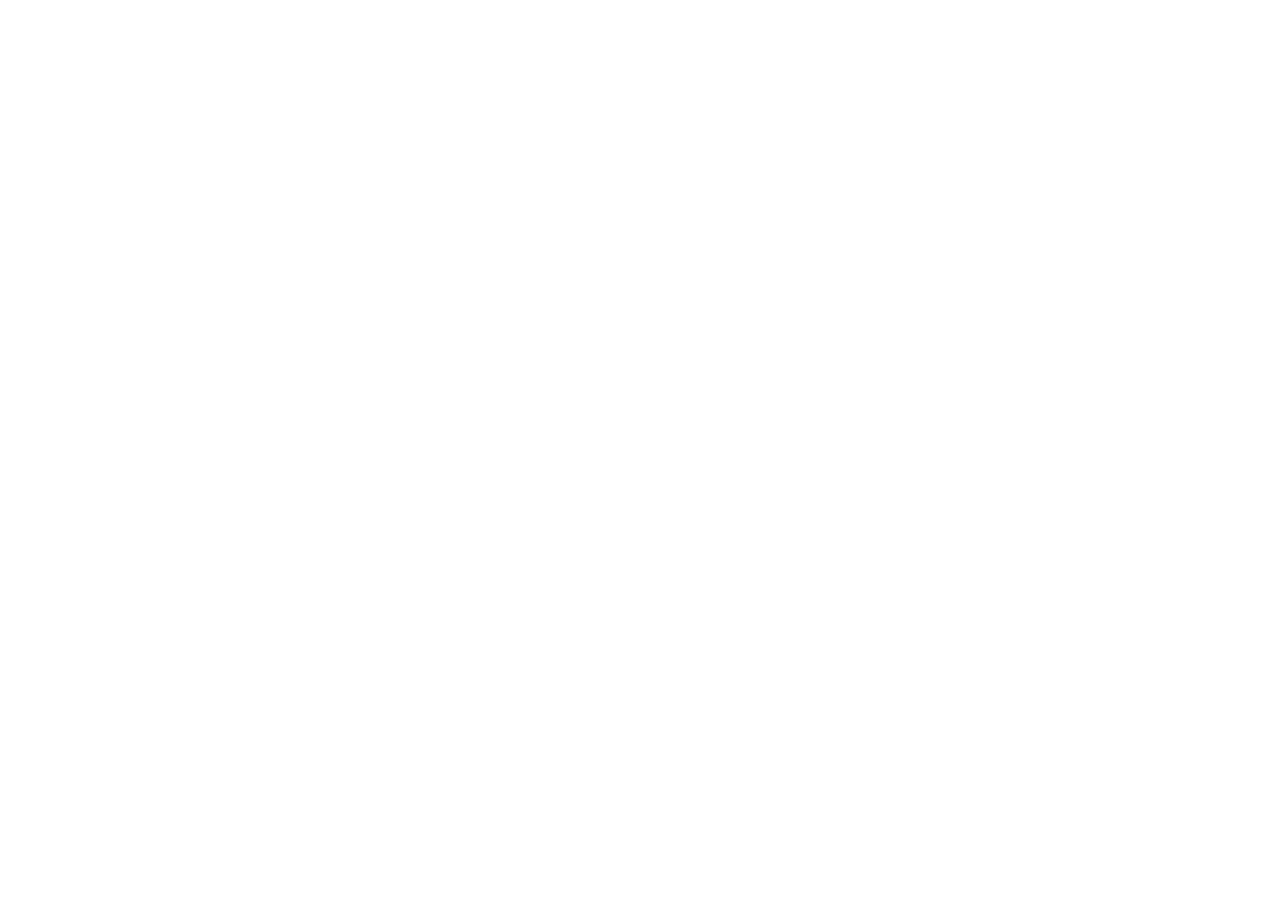
==== compra.html @ 503048c0 "Lab01" ====
<!DOCTYPE html>
<html lang="en">
<head>
    <meta charset="UTF-8">
    <meta name="viewport" content="width=device-width, initial-scale=1.0">
    <title>Pagina de Compras</title>
    <link rel="stylesheet" href="css/cstyles.css">
</head>
<body>
    
</body>
</html>
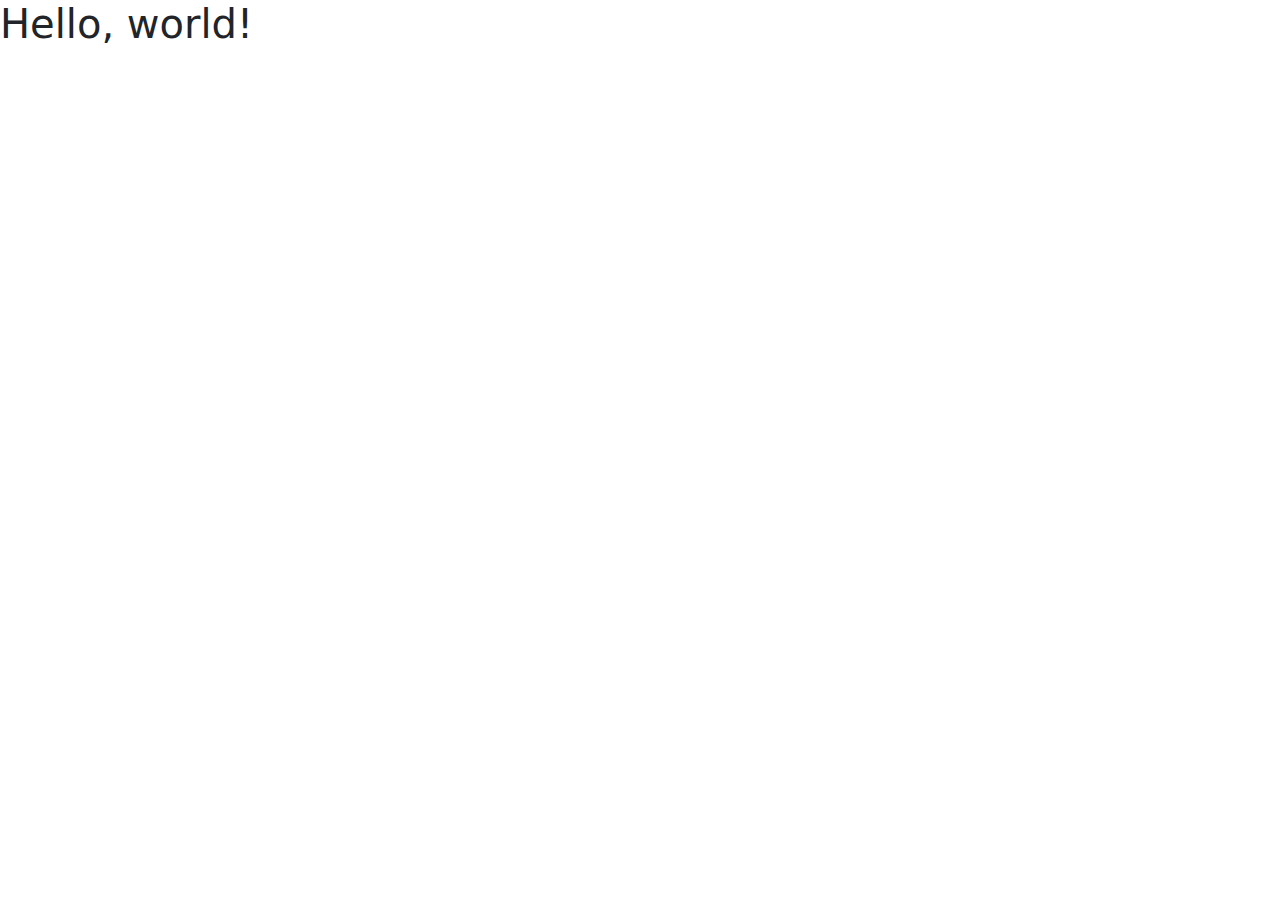
==== commit 8d607977: "Actualización" ====
--- a/compra.html
+++ b/compra.html
@@ -1,12 +1,13 @@
-<!DOCTYPE html>
+<!doctype html>
 <html lang="en">
-<head>
-    <meta charset="UTF-8">
-    <meta name="viewport" content="width=device-width, initial-scale=1.0">
-    <title>Pagina de Compras</title>
-    <link rel="stylesheet" href="css/cstyles.css">
-</head>
-<body>
-    
-</body>
+  <head>
+    <meta charset="utf-8">
+    <meta name="viewport" content="width=device-width, initial-scale=1">
+    <title>Bootstrap demo</title>
+    <link href="https://cdn.jsdelivr.net/npm/bootstrap@5.3.3/dist/css/bootstrap.min.css" rel="stylesheet" integrity="sha384-QWTKZyjpPEjISv5WaRU9OFeRpok6YctnYmDr5pNlyT2bRjXh0JMhjY6hW+ALEwIH" crossorigin="anonymous">
+  </head>
+  <body>
+    <h1>Hello, world!</h1>
+    <script src="https://cdn.jsdelivr.net/npm/bootstrap@5.3.3/dist/js/bootstrap.bundle.min.js" integrity="sha384-YvpcrYf0tY3lHB60NNkmXc5s9fDVZLESaAA55NDzOxhy9GkcIdslK1eN7N6jIeHz" crossorigin="anonymous"></script>
+  </body>
 </html>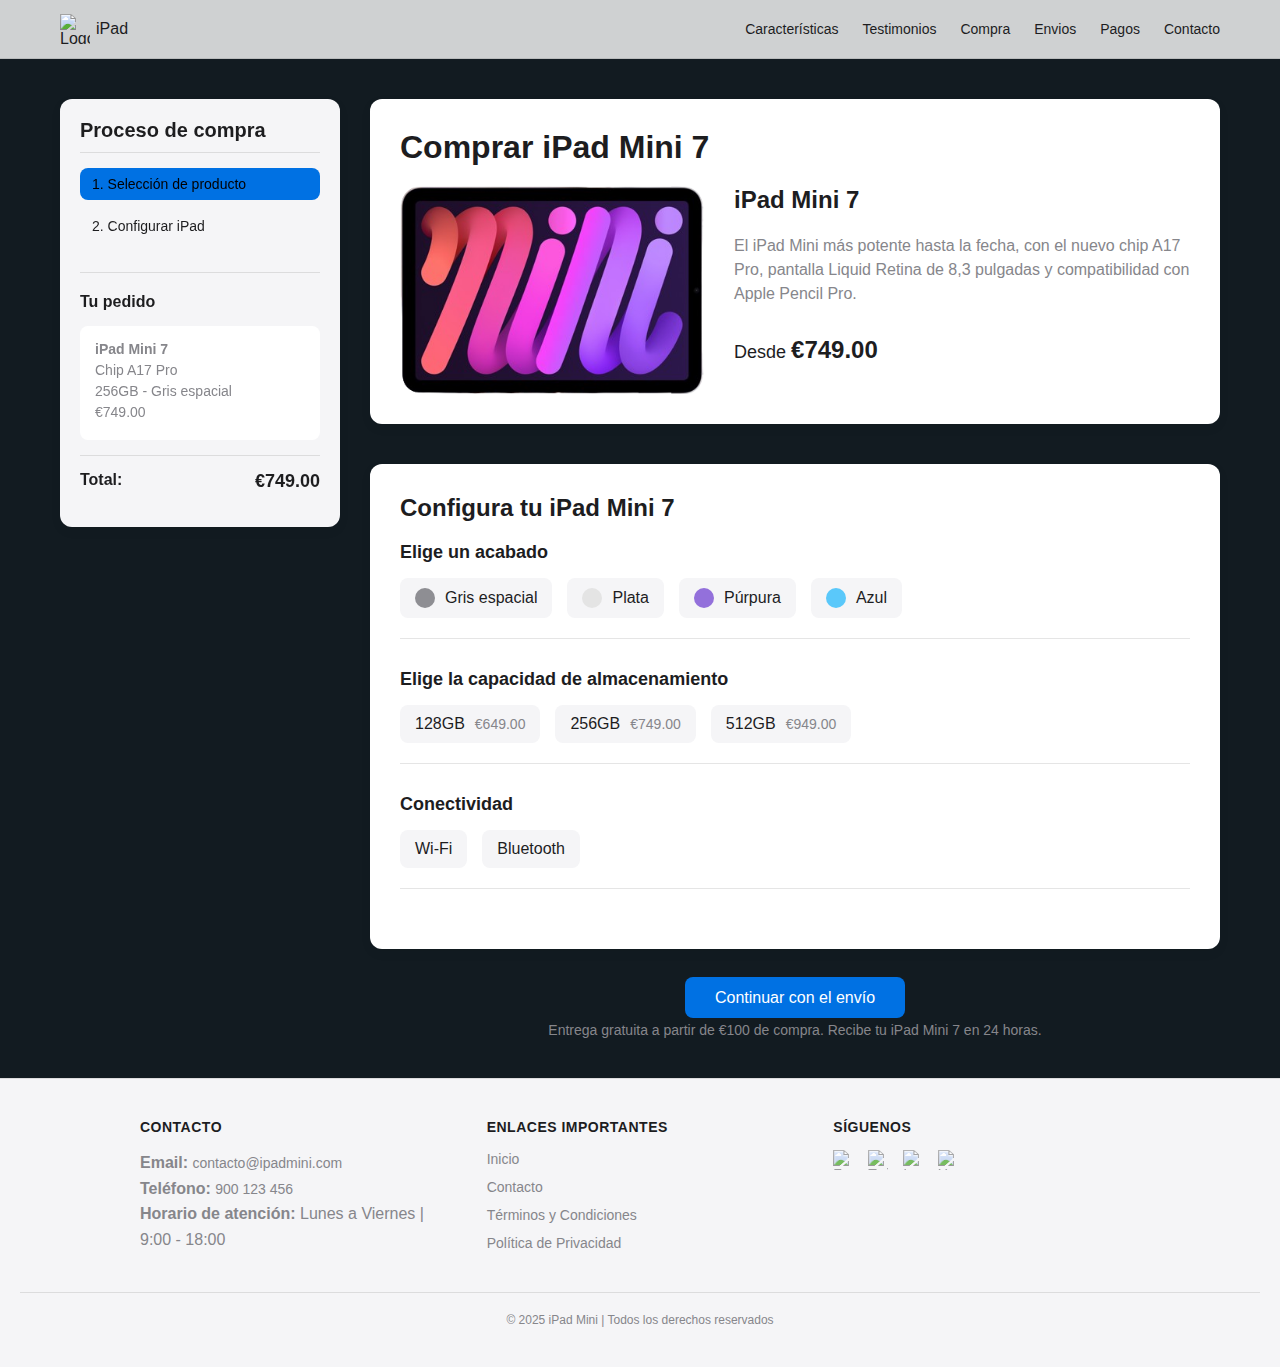
==== commit 3cb6797c: "Compra" ====
--- a/compra.html
+++ b/compra.html
@@ -1,13 +1,215 @@
-<!doctype html>
-<html lang="en">
-  <head>
-    <meta charset="utf-8">
-    <meta name="viewport" content="width=device-width, initial-scale=1">
-    <title>Bootstrap demo</title>
-    <link href="https://cdn.jsdelivr.net/npm/bootstrap@5.3.3/dist/css/bootstrap.min.css" rel="stylesheet" integrity="sha384-QWTKZyjpPEjISv5WaRU9OFeRpok6YctnYmDr5pNlyT2bRjXh0JMhjY6hW+ALEwIH" crossorigin="anonymous">
-  </head>
-  <body>
-    <h1>Hello, world!</h1>
-    <script src="https://cdn.jsdelivr.net/npm/bootstrap@5.3.3/dist/js/bootstrap.bundle.min.js" integrity="sha384-YvpcrYf0tY3lHB60NNkmXc5s9fDVZLESaAA55NDzOxhy9GkcIdslK1eN7N6jIeHz" crossorigin="anonymous"></script>
-  </body>
+<!DOCTYPE html>
+<html lang="es">
+
+<head>
+    <meta charset="UTF-8">
+    <meta name="viewport" content="width=device-width, initial-scale=1.0">
+    <title>Compra iPad Mini 7</title>
+    <link rel="stylesheet" href="./css/styles.css">
+    <link rel="stylesheet" href="./css/compra.css">
+</head>
+
+<body>
+    <!-- Navegación (menu) -->
+    <header>
+        <nav aria-label="Menú Principal">
+            <!-- Logo de la empresa -->
+            <div>
+                <a href="./index.html" aria-label="Ir a la página de inicio">
+                    <img id="apple" src="https://cdn-icons-png.flaticon.com/128/731/731985.png" alt="Logo de Apple">
+                    <p>iPad</p>
+                </a>
+            </div>
+            <!-- Elementos del menu -->
+            <ul>
+                <li><a href="index.html">Características</a></li>
+                <li><a href="testimonios.html" target="_blank">Testimonios</a></li>
+                <li><a href="compra.html" aria-current="page">Compra</a></li>
+                <li><a href="">Envios</a></li>
+                <li><a href="">Pagos</a></li>
+                <li><a href="">Contacto</a></li>
+            </ul>
+        </nav>
+    </header>
+    
+    <!-- Contenido principal con sidebar -->
+    <div class="compra-container">
+        <!-- Sidebar de compra -->
+        <aside class="sidebar">
+            <h2>Proceso de compra</h2>
+            <ul class="sidebar-steps">
+                <li class="active"><a href="#producto">1. Selección de producto</a></li>
+                <li><a href="#configuracion">2. Configurar iPad</a></li>
+                <!-- <li><a href="#envio">3. Información de envío</a></li>
+                <li><a href="#pago">4. Método de pago</a></li>
+                <li><a href="#resumen">5. Resumen del pedido</a></li> -->
+            </ul>
+
+            <div class="sidebar-resumen">
+                <h3>Tu pedido</h3>
+                <div class="resumen-item">
+                    <p><strong>iPad Mini 7</strong></p>
+                    <p>Chip A17 Pro</p>
+                    <p>256GB - Gris espacial</p>
+                    <p class="precio">€749.00</p>
+                </div>
+                <div class="resumen-total">
+                    <p><strong>Total:</strong></p>
+                    <p class="precio-total">€749.00</p>
+                </div>
+            </div>
+        </aside>
+
+        <!-- Contenido principal de compra -->
+        <main class="compra-main">
+            <section id="producto" class="compra-section">
+                <h1>Comprar iPad Mini 7</h1>
+                <div class="producto-detalle">
+                    <div class="producto-imagen">
+                        <img src="img/iPadMini7.png" alt="iPad Mini 7">
+                    </div>
+                    <div class="producto-info">
+                        <h2>iPad Mini 7</h2>
+                        <p class="producto-descripcion">El iPad Mini más potente hasta la fecha, con el nuevo chip A17 Pro, pantalla Liquid Retina de 8,3 pulgadas y compatibilidad con Apple Pencil Pro.</p>
+                        <div class="producto-precio">
+                            <p>Desde <span class="precio">€749.00</span></p>
+                        </div>
+                    </div>
+                </div>
+            </section>
+
+            <section id="configuracion" class="compra-section">
+                <h2>Configura tu iPad Mini 7</h2>
+                
+                <div class="config-option">
+                    <h3>Elige un acabado</h3>
+                    <div class="color-options">
+                        <div class="color-option">
+                            <input type="radio" id="color-space-gray" name="color" checked>
+                            <label for="color-space-gray">
+                                <span class="color-circle space-gray"></span>
+                                <span class="color-name">Gris espacial</span>
+                            </label>
+                        </div>
+                        <div class="color-option">
+                            <input type="radio" id="color-silver" name="color">
+                            <label for="color-silver">
+                                <span class="color-circle silver"></span>
+                                <span class="color-name">Plata</span>
+                            </label>
+                        </div>
+                        <div class="color-option">
+                            <input type="radio" id="color-purple" name="color">
+                            <label for="color-purple">
+                                <span class="color-circle purple"></span>
+                                <span class="color-name">Púrpura</span>
+                            </label>
+                        </div>
+                        <div class="color-option">
+                            <input type="radio" id="color-blue" name="color">
+                            <label for="color-blue">
+                                <span class="color-circle blue"></span>
+                                <span class="color-name">Azul</span>
+                            </label>
+                        </div>
+                    </div>
+                </div>
+
+                <div class="config-option">
+                    <h3>Elige la capacidad de almacenamiento</h3>
+                    <div class="storage-options">
+                        <div class="storage-option">
+                            <input type="radio" id="storage-128" name="storage">
+                            <label for="storage-128">
+                                <span class="storage-size">128GB</span>
+                                <span class="storage-price">€649.00</span>
+                            </label>
+                        </div>
+                        <div class="storage-option">
+                            <input type="radio" id="storage-256" name="storage" checked>
+                            <label for="storage-256">
+                                <span class="storage-size">256GB</span>
+                                <span class="storage-price">€749.00</span>
+                            </label>
+                        </div>
+                        <div class="storage-option">
+                            <input type="radio" id="storage-512" name="storage">
+                            <label for="storage-512">
+                                <span class="storage-size">512GB</span>
+                                <span class="storage-price">€949.00</span>
+                            </label>
+                        </div>
+                    </div>
+                </div>
+
+                <div class="config-option">
+                    <h3>Conectividad</h3>
+                    <div class="connectivity-options">
+                        <div class="connectivity-option">
+                            <input type="radio" id="wifi-only" name="connectivity" checked>
+                            <label for="wifi-only">
+                                <span class="connectivity-type">Wi-Fi</span>
+                            </label>
+                        </div>
+                        <div class="connectivity-option">
+                            <input type="radio" id="wifi-cellular" name="connectivity">
+                            <label for="wifi-cellular">
+                                <span class="connectivity-type">Bluetooth</span>
+                            </label>
+                        </div>
+                    </div>
+                </div>
+            </section>
+
+            <section class="compra-action">
+              <a href="https://wa.me/920107243?text=Hola,%20me%20interesa%20tu%20producto" target="_blank" class="btn-continuar">Continuar con el envío</a>
+                <p class="entrega-info">Entrega gratuita a partir de €100 de compra. Recibe tu iPad Mini 7 en 24 horas.</p>
+            </section>
+        </main>
+    </div>
+
+    <!-- Pie de página -->
+    <footer>
+        <section class="footer-container">
+            <div class="footer-contact">
+                <h3>Contacto</h3>
+                <address>
+                    <p><strong>Email:</strong> <a href="mailto:contacto@ipadmini.com">contacto@ipadmini.com</a></p>
+                    <p><strong>Teléfono:</strong> <a href="tel:+51900123456">900 123 456</a></p>
+                    <p><strong>Horario de atención:</strong> Lunes a Viernes | 9:00 - 18:00</p>
+                </address>
+            </div>
+
+            <div class="footer-links">
+                <h3>Enlaces importantes</h3>
+                <ul>
+                    <li><a href="index.html">Inicio</a></li>
+                    <li><a href="contacto.html">Contacto</a></li>
+                    <li><a href="terminos.html">Términos y Condiciones</a></li>
+                    <li><a href="privacidad.html">Política de Privacidad</a></li>
+                </ul>
+            </div>
+
+            <div class="footer-social">
+                <h3>Síguenos</h3>
+                <ul class="social-icons">
+                    <li><a href="https://facebook.com/ipadmini" aria-label="Facebook"><img
+                                src="https://cdn-icons-png.flaticon.com/128/5968/5968764.png" alt="Facebook"></a></li>
+                    <li><a href="https://twitter.com/ipadmini" aria-label="Twitter"><img
+                                src="https://cdn-icons-png.flaticon.com/128/5968/5968830.png" alt="Twitter"></a></li>
+                    <li><a href="https://instagram.com/ipadmini" aria-label="Instagram"><img
+                                src="https://cdn-icons-png.flaticon.com/128/15713/15713420.png" alt="Instagram"></a>
+                    </li>
+                    <li><a href="https://youtube.com/ipadmini" aria-label="YouTube"><img
+                                src="https://cdn-icons-png.flaticon.com/128/174/174883.png" alt="YouTube"></a></li>
+                </ul>
+            </div>
+        </section>
+
+        <div class="footer-copyright">
+            <p>© 2025 iPad Mini | Todos los derechos reservados</p>
+        </div>
+    </footer>
+</body>
+
 </html>--- a/css/styles.css
+++ b/css/styles.css
@@ -0,0 +1,385 @@
+/* Estilos base se mantienen */
+* {
+  box-sizing: border-box;
+  margin: 0;
+  padding: 0;
+}
+
+/* Remover estilos de lista */
+ul,
+ol {
+  list-style: none;
+}
+
+/* Resetear enlaces */
+a {
+  text-decoration: none;
+  color: inherit;
+} 
+
+/* Resetear imagenes*/
+img {
+  max-width: 100%;
+  height: auto;
+  display: block;
+}
+
+/* Nueva paleta de colores inspirada en Apple */
+:root {
+  --apple-white: #ffffff;
+  --apple-light-gray: #f5f5f7;
+  --apple-medium-gray: #86868b;
+  --apple-dark-gray: #1d1d1f;
+  --apple-blue: #0071e3;
+  --apple-light-blue: #76b9ed;
+  --apple-accent: #6e6e73;
+  --apple-footer: #f5f5f7;
+  --apple-footer-text: #86868b;
+}
+
+body {
+  font-family: -apple-system, BlinkMacSystemFont, 'Segoe UI', Roboto, Helvetica, Arial, sans-serif;
+  background-color: var(--apple-white);
+  color: var(--apple-dark-gray);
+  min-height: 100vh;
+  display: flex;
+  flex-direction: column;
+}
+
+/* Header estilo Apple */
+header {
+  background-color: rgba(255, 255, 255, 0.8);
+  border-bottom: 1px solid rgba(0, 0, 0, 0.1);
+}
+
+header nav {
+  display: flex;
+  align-items: center;
+  justify-content: space-between;
+  padding: 14px 20px;
+  max-width: 1200px;
+  margin: 0 auto;
+  flex-wrap: wrap-reverse;
+}
+
+header > nav > ul {
+  display: flex;
+  gap: 24px;
+}
+
+header > nav > ul > li > a {
+  font-size: 14px;
+  color: var(--apple-dark-gray);
+  transition: color 0.2s ease;
+}
+
+header > nav > ul > li > a:hover {
+  color: var(--apple-blue);
+}
+
+header > nav > div > a {
+  display: flex;
+  align-items: center;
+  gap: 6px;
+  font-weight: 500;
+}
+
+#apple {
+  width: 30px;
+  height: 30px;
+}
+
+/* Hero section estilo Apple */
+#hero {
+  display: flex;
+  flex-direction: column;
+  align-items: center;
+  justify-content: center;
+  gap: 20px;
+  padding: 60px 20px;
+  background-color: var(--apple-white);
+}
+ 
+#hero img {
+  width: 400px; 
+  object-fit: contain; 
+  margin: 2rem 0;
+  border: none;
+  border-radius: 12px;
+  box-shadow: 0 4px 20px rgba(0, 0, 0, 0.08);
+}
+
+#hero h1 {
+  font-size: 48px;
+  font-weight: 700;
+  letter-spacing: -0.5px;
+  margin-bottom: 10px;
+}
+
+#hero div {
+  text-align: center;
+  max-width: 600px;
+}
+
+#hero div p {
+  font-size: 21px;
+  line-height: 1.4;
+  color: var(--apple-medium-gray);
+  margin-bottom: 10px;
+}
+
+/* Features section */
+#features {
+  display: flex;
+  justify-content: center;
+  margin: 50px auto;
+  padding: 40px 20px;
+  gap: 40px;
+  max-width: 1200px;
+  background-color: var(--apple-light-gray);
+  border-radius: 16px;
+}
+
+#features > div {
+  display: flex;
+  flex-direction: column;
+  align-items: center; 
+  gap: 15px;
+  padding: 20px;
+  background-color: var(--apple-white);
+  border-radius: 12px;
+  box-shadow: 0 4px 12px rgba(0, 0, 0, 0.05);
+  transition: transform 0.3s ease;
+}
+
+#features > div:hover {
+  transform: translateY(-5px);
+}
+
+#features > div > h3 {
+  font-size: 24px;
+  font-weight: 600;
+  color: var(--apple-dark-gray);
+}
+
+#features > div > p {
+  text-align: center;
+  color: var(--apple-medium-gray);
+  font-size: 16px;
+}
+
+#metodos{
+  display: flex;
+  width: 50%;
+  margin: 0 auto;
+  background-color: var(--apple-light-gray);
+  border-radius: 16px;
+  gap:10px;
+  justify-content: center;
+}
+/* Delivery y Payment sections */
+#delivery, #payment-methods {
+  max-width: 1000px;
+  margin: 30px 30px;
+  padding: 40px 20px;
+  background-color: var(--apple-white);
+  border-radius: 12px;
+  box-shadow: 0 4px 12px rgba(0, 0, 0, 0.05);
+  text-align: center;
+  transition: transform 0.3s ease;
+}
+
+#delivery:hover, #payment-methods:hover {
+  transform: translateY(-5px);
+}
+
+#delivery h2, #payment-methods h2 {
+  font-size: 28px;
+  margin-bottom: 20px;
+  color: var(--apple-dark-gray);
+  font-weight: 600;
+}
+
+#delivery p, #payment-methods p {
+  color: var(--apple-medium-gray);
+  margin-bottom: 10px;
+  font-size: 16px;
+  line-height: 1.5;
+}
+
+/* Galería estilo Apple */
+#galeria {
+  display: grid;
+  grid-template-columns: repeat(auto-fit, minmax(250px, 1fr));
+  gap: 16px;
+  padding: 40px 20px;
+  max-width: 1200px;
+  margin: 0 auto;
+}
+
+#galeria > img {
+  width: 100%;
+  height: 180px;
+  border: none;
+  border-radius: 8px;
+  object-fit: cover;
+  box-shadow: 0 4px 12px rgba(0, 0, 0, 0.1);
+  transition: transform 0.3s ease;
+}
+
+#galeria > img:hover {
+  transform: scale(1.03);
+}
+
+/* Footer estilo Apple */
+footer {
+  margin-top: auto;
+  width: 100%;
+  padding: 40px 20px;
+  background-color: var(--apple-footer);
+  color: var(--apple-footer-text);
+  border-top: 1px solid rgba(0, 0, 0, 0.1);
+}
+
+.footer-container {
+  display: flex;
+  flex-wrap: wrap;
+  justify-content: space-between;
+  gap: 40px;
+  max-width: 1000px;
+  margin: 0 auto;
+}
+
+.footer-contact, .footer-links, .footer-social {
+  flex: 1;
+  min-width: 250px;
+}
+
+footer h3 {
+  margin-bottom: 15px;
+  font-size: 14px;
+  color: var(--apple-dark-gray);
+  font-weight: 600;
+  text-transform: uppercase;
+  letter-spacing: 0.5px;
+}
+
+footer address {
+  font-style: normal;
+  line-height: 1.6;
+}
+
+footer a {
+  color: var(--apple-footer-text);
+  transition: color 0.2s ease;
+  font-size: 14px;
+}
+
+footer a:hover {
+  color: var(--apple-blue);
+  text-decoration: underline;
+}
+
+.footer-links ul, .social-icons {
+  display: flex;
+  flex-direction: column;
+  gap: 10px;
+}
+
+.social-icons {
+  flex-direction: row;
+  gap: 15px;
+}
+
+.social-icons img {
+  width: 20px;
+  height: 20px;
+  transition: transform 0.2s ease;
+  opacity: 0.8;
+}
+
+.social-icons a:hover img {
+  transform: scale(1.1);
+  opacity: 1;
+}
+
+.footer-copyright {
+  text-align: center;
+  margin-top: 40px;
+  padding-top: 20px;
+  border-top: 1px solid rgba(0, 0, 0, 0.1);
+  font-size: 12px;
+}
+/* Media Queries */
+
+/* Pantallas de hasta 1024px (Tabletas y laptops pequeñas) */
+@media (max-width: 1024px) {
+  header nav {
+    flex-direction: column;
+    align-items: center;
+  }
+  header > nav > ul {
+    gap: 16px;
+  }
+  #hero img {
+    width: 300px;
+  }
+  #features {
+    flex-direction: column;
+    align-items: center;
+  }
+  .footer-container {
+    flex-direction: column;
+    align-items: center;
+  }
+}
+
+/* Pantallas de hasta 768px (Tabletas en vertical y móviles grandes) */
+@media (max-width: 768px) {
+  header > nav > ul {
+    flex-direction: column;
+    text-align: center;
+    gap: 10px;
+  }
+  #hero h1 {
+    font-size: 36px;
+  }
+  #hero div p {
+    font-size: 18px;
+  }
+  #features {
+    gap: 20px;
+  }
+  #features > div {
+    width: 100%;
+    max-width: 400px;
+  }
+}
+
+
+/* Pantallas de hasta 480px (Móviles pequeños) */
+@media (max-width: 480px) {
+  header nav {
+    padding: 10px;
+  }
+  header > nav > ul {
+    gap: 8px;
+  }
+  #hero {
+    padding: 40px 10px;
+  }
+  #hero h1 {
+    font-size: 28px;
+  }
+  #hero img {
+    width: 250px;
+  }
+  #features {
+    padding: 20px 10px;
+  }
+  #delivery, #payment-methods {
+    padding: 20px 10px;
+  }
+}
+
+
--- a/css/compra.css
+++ b/css/compra.css
@@ -0,0 +1,358 @@
+* {
+    margin: 0;
+    padding: 0;
+    box-sizing: border-box;
+}
+
+img {
+    width: 100%;
+    height: 100%;
+    object-fit: cover;
+}
+body{
+  background-color: #121B21;
+  display: grid;
+  
+}
+
+
+.compra-container {
+  display: flex;
+  max-width: 1200px;
+  margin: 0 auto;
+  padding: 40px 20px;
+  gap: 30px;
+}
+
+/* Estilos del sidebar */
+.sidebar {
+  width: 280px;
+  flex-shrink: 0;
+  background-color: var(--apple-light-gray);
+  border-radius: 12px;
+  padding: 20px;
+  position: sticky;
+  top: 20px;
+  height: fit-content;
+  box-shadow: 0 4px 12px rgba(0, 0, 0, 0.05);
+}
+
+.sidebar h2 {
+  font-size: 20px;
+  margin-bottom: 15px;
+  color: var(--apple-dark-gray);
+  border-bottom: 1px solid rgba(0, 0, 0, 0.1);
+  padding-bottom: 10px;
+}
+
+.sidebar-steps {
+  display: flex;
+  flex-direction: column;
+  gap: 10px;
+  margin-bottom: 30px;
+}
+
+.sidebar-steps li {
+  padding: 8px 12px;
+  border-radius: 8px;
+  transition: background-color 0.2s ease;
+}
+
+.sidebar-steps li:hover {
+  background-color: rgba(0, 0, 0, 0.05);
+}
+
+.sidebar-steps li.active {
+  background-color: var(--apple-blue);
+}
+
+.sidebar-steps li.active a {
+  color: #000;
+  font-weight: 500;
+}
+
+.sidebar-steps a {
+  display: block;
+  color: var(--apple-dark-gray);
+  font-size: 14px;
+}
+
+.sidebar-resumen {
+  margin-top: 30px;
+  padding-top: 20px;
+  border-top: 1px solid rgba(0, 0, 0, 0.1);
+}
+
+.sidebar-resumen h3 {
+  font-size: 16px;
+  margin-bottom: 15px;
+  color: var(--apple-dark-gray);
+}
+
+.resumen-item {
+  background-color: white;
+  border-radius: 8px;
+  padding: 15px;
+  margin-bottom: 15px;
+}
+
+.resumen-item p {
+  margin-bottom: 5px;
+  font-size: 14px;
+  color: var(--apple-medium-gray);
+}
+
+.precio {
+  color: var(--apple-dark-gray);
+  font-weight: 500;
+}
+
+.resumen-total {
+  display: flex;
+  justify-content: space-between;
+  padding: 15px 0;
+  border-top: 1px solid rgba(0, 0, 0, 0.1);
+}
+
+.precio-total {
+  color: var(--apple-dark-gray);
+  font-weight: 600;
+  font-size: 18px;
+}
+
+/* Estilos del contenido principal */
+.compra-main {
+  flex: 1;
+}
+
+.compra-section {
+  margin-bottom: 40px;
+  background-color: white;
+  border-radius: 12px;
+  padding: 30px;
+  box-shadow: 0 4px 12px rgba(0, 0, 0, 0.05);
+}
+
+.compra-section h1 {
+  font-size: 32px;
+  margin-bottom: 20px;
+  color: var(--apple-dark-gray);
+}
+
+.compra-section h2 {
+  font-size: 24px;
+  margin-bottom: 20px;
+  color: var(--apple-dark-gray);
+}
+
+.producto-detalle {
+  display: flex;
+  gap: 30px;
+  margin-top: 20px;
+}
+
+.producto-imagen {
+  width: 40%;
+}
+
+.producto-imagen img {
+  width: 100%;
+  border-radius: 8px;
+}
+
+.producto-info {
+  width: 60%;
+}
+
+.producto-descripcion {
+  color: var(--apple-medium-gray);
+  line-height: 1.5;
+  margin: 15px 0;
+}
+
+.producto-precio {
+  font-size: 18px;
+  margin-top: 30px;
+}
+
+.producto-precio .precio {
+  font-size: 24px;
+  font-weight: 600;
+  color: var(--apple-dark-gray);
+}
+
+/* Opciones de configuración */
+.config-option {
+  margin-bottom: 30px;
+  padding-bottom: 20px;
+  border-bottom: 1px solid rgba(0, 0, 0, 0.1);
+}
+
+.config-option h3 {
+  font-size: 18px;
+  margin-bottom: 15px;
+  color: var(--apple-dark-gray);
+}
+
+.color-options,
+.storage-options,
+.connectivity-options {
+  display: flex;
+  flex-wrap: wrap;
+  gap: 15px;
+}
+
+.color-option,
+.storage-option,
+.connectivity-option {
+  position: relative;
+}
+
+.color-option input,
+.storage-option input,
+.connectivity-option input {
+  position: absolute;
+  opacity: 0;
+  cursor: pointer;
+}
+
+.color-option label,
+.storage-option label,
+.connectivity-option label {
+  display: flex;
+  align-items: center;
+  gap: 10px;
+  padding: 10px 15px;
+  background-color: var(--apple-light-gray);
+  border-radius: 8px;
+  cursor: pointer;
+  transition: all 0.2s ease;
+}
+
+.color-circle {
+  width: 20px;
+  height: 20px;
+  border-radius: 50%;
+  display: inline-block;
+}
+
+.space-gray {
+  background-color: #8e8e93;
+}
+
+.silver {
+  background-color: #e4e4e4;
+}
+
+.purple {
+  background-color: #9370db;
+}
+
+.blue {
+  background-color: #5ac8fa;
+}
+
+.storage-size, 
+.connectivity-type {
+  font-weight: 500;
+}
+
+.storage-price,
+.connectivity-price {
+  color: var(--apple-medium-gray);
+  font-size: 14px;
+}
+
+/* Botón de acción */
+.compra-action {
+  margin-top: 30px;
+  text-align: center;
+}
+
+.btn-continuar {
+  background-color: var(--apple-blue);
+  color: white;
+  border: none;
+  padding: 12px 30px;
+  border-radius: 8px;
+  font-size: 16px;
+  font-weight: 500;
+  cursor: pointer;
+  transition: background-color 0.2s ease;
+}
+
+.btn-continuar:hover {
+  background-color: #005bbf;
+}
+
+.entrega-info {
+  margin-top: 15px;
+  color: var(--apple-medium-gray);
+  font-size: 14px;
+}
+
+/* Media Queries para responsividad */
+@media (max-width: 1024px) {
+  .compra-container {
+    flex-direction: column;
+  }
+  
+  .sidebar {
+    width: 100%;
+    position: static;
+    margin-bottom: 30px;
+  }
+  
+  .sidebar-steps {
+    flex-direction: row;
+    overflow-x: auto;
+    padding-bottom: 10px;
+  }
+  
+  .sidebar-steps li {
+    white-space: nowrap;
+  }
+}
+
+@media (max-width: 768px) {
+  .producto-detalle {
+    flex-direction: column;
+  }
+  
+  .producto-imagen,
+  .producto-info {
+    width: 100%;
+  }
+  
+  .compra-section {
+    padding: 20px;
+  }
+  
+  .color-options,
+  .storage-options,
+  .connectivity-options {
+    justify-content: center;
+  }
+}
+
+@media (max-width: 480px) {
+  .compra-container {
+    padding: 20px 10px;
+  }
+  
+  .sidebar-steps {
+    flex-direction: column;
+  }
+  
+  .compra-section h1 {
+    font-size: 24px;
+  }
+  
+  .compra-section h2 {
+    font-size: 20px;
+  }
+  
+  .btn-continuar {
+    width: 100%;
+  }
+}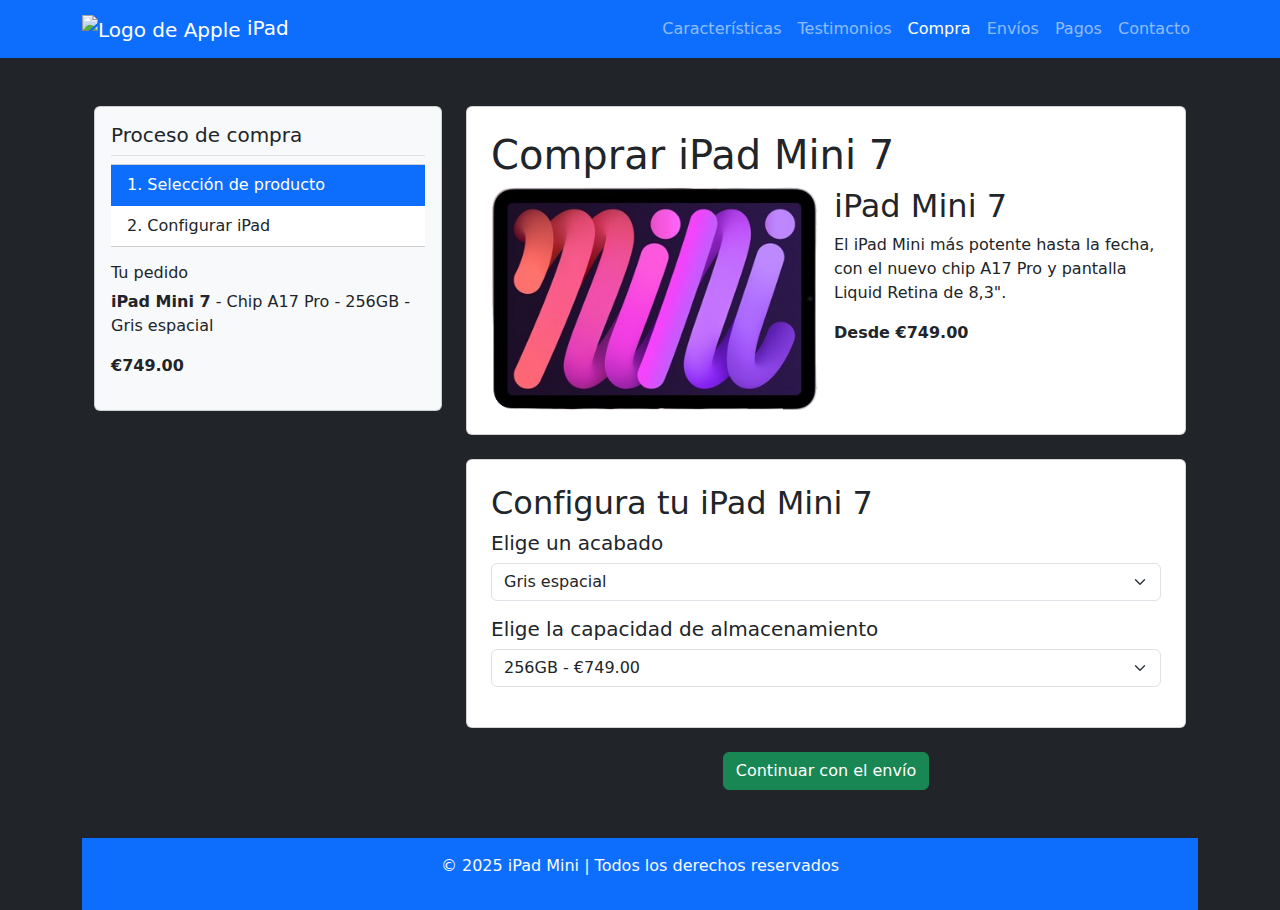
==== commit 00a60be6: "Landing-page & testimonios" ====
--- a/compra.html
+++ b/compra.html
@@ -5,211 +5,101 @@
     <meta charset="UTF-8">
     <meta name="viewport" content="width=device-width, initial-scale=1.0">
     <title>Compra iPad Mini 7</title>
-    <link rel="stylesheet" href="./css/styles.css">
-    <link rel="stylesheet" href="./css/compra.css">
+    <link href="https://cdn.jsdelivr.net/npm/bootstrap@5.3.0/dist/css/bootstrap.min.css" rel="stylesheet">
 </head>
 
-<body>
-    <!-- Navegación (menu) -->
-    <header>
-        <nav aria-label="Menú Principal">
-            <!-- Logo de la empresa -->
-            <div>
-                <a href="./index.html" aria-label="Ir a la página de inicio">
-                    <img id="apple" src="https://cdn-icons-png.flaticon.com/128/731/731985.png" alt="Logo de Apple">
-                    <p>iPad</p>
-                </a>
+<body class="bg-dark text-light">
+    <!-- Navegación -->
+    <nav class="navbar navbar-expand-lg navbar-dark bg-primary">
+        <div class="container">
+            <a class="navbar-brand" href="./index.html">
+                <img src="https://cdn-icons-png.flaticon.com/128/731/731985.png" alt="Logo de Apple" width="30">
+                iPad
+            </a>
+            <button class="navbar-toggler" type="button" data-bs-toggle="collapse" data-bs-target="#navbarNav">
+                <span class="navbar-toggler-icon"></span>
+            </button>
+            <div class="collapse navbar-collapse" id="navbarNav">
+                <ul class="navbar-nav ms-auto">
+                    <li class="nav-item"><a class="nav-link" href="index.html">Características</a></li>
+                    <li class="nav-item"><a class="nav-link" href="testimonios.html" target="_blank">Testimonios</a></li>
+                    <li class="nav-item"><a class="nav-link active" href="compra.html">Compra</a></li>
+                    <li class="nav-item"><a class="nav-link" href="#">Envíos</a></li>
+                    <li class="nav-item"><a class="nav-link" href="#">Pagos</a></li>
+                    <li class="nav-item"><a class="nav-link" href="#">Contacto</a></li>
+                </ul>
             </div>
-            <!-- Elementos del menu -->
-            <ul>
-                <li><a href="index.html">Características</a></li>
-                <li><a href="testimonios.html" target="_blank">Testimonios</a></li>
-                <li><a href="compra.html" aria-current="page">Compra</a></li>
-                <li><a href="">Envios</a></li>
-                <li><a href="">Pagos</a></li>
-                <li><a href="">Contacto</a></li>
-            </ul>
-        </nav>
-    </header>
-    
-    <!-- Contenido principal con sidebar -->
-    <div class="compra-container">
-        <!-- Sidebar de compra -->
-        <aside class="sidebar">
-            <h2>Proceso de compra</h2>
-            <ul class="sidebar-steps">
-                <li class="active"><a href="#producto">1. Selección de producto</a></li>
-                <li><a href="#configuracion">2. Configurar iPad</a></li>
-                <!-- <li><a href="#envio">3. Información de envío</a></li>
-                <li><a href="#pago">4. Método de pago</a></li>
-                <li><a href="#resumen">5. Resumen del pedido</a></li> -->
-            </ul>
+        </div>
+    </nav>
 
-            <div class="sidebar-resumen">
-                <h3>Tu pedido</h3>
-                <div class="resumen-item">
-                    <p><strong>iPad Mini 7</strong></p>
-                    <p>Chip A17 Pro</p>
-                    <p>256GB - Gris espacial</p>
-                    <p class="precio">€749.00</p>
+    <!-- Contenido Principal -->
+    <div class="container main-content">
+      <!-- Tu contenido aquí -->
+  
+  
+    <div class="container my-5">
+        <div class="row">
+            <!-- Sidebar -->
+            <aside class="col-md-4">
+                <div class="card bg-light text-dark p-3">
+                    <h2 class="h5 border-bottom pb-2">Proceso de compra</h2>
+                    <ul class="list-group list-group-flush">
+                        <li class="list-group-item active">1. Selección de producto</li>
+                        <li class="list-group-item">2. Configurar iPad</li>
+                    </ul>
+                    <h3 class="h6 mt-3">Tu pedido</h3>
+                    <p><strong>iPad Mini 7</strong> - Chip A17 Pro - 256GB - Gris espacial</p>
+                    <p class="fw-bold">€749.00</p>
                 </div>
-                <div class="resumen-total">
-                    <p><strong>Total:</strong></p>
-                    <p class="precio-total">€749.00</p>
-                </div>
-            </div>
-        </aside>
-
-        <!-- Contenido principal de compra -->
-        <main class="compra-main">
-            <section id="producto" class="compra-section">
-                <h1>Comprar iPad Mini 7</h1>
-                <div class="producto-detalle">
-                    <div class="producto-imagen">
-                        <img src="img/iPadMini7.png" alt="iPad Mini 7">
-                    </div>
-                    <div class="producto-info">
-                        <h2>iPad Mini 7</h2>
-                        <p class="producto-descripcion">El iPad Mini más potente hasta la fecha, con el nuevo chip A17 Pro, pantalla Liquid Retina de 8,3 pulgadas y compatibilidad con Apple Pencil Pro.</p>
-                        <div class="producto-precio">
-                            <p>Desde <span class="precio">€749.00</span></p>
+            </aside>
+            
+            <!-- Contenido Principal -->
+            <main class="col-md-8">
+                <section class="card p-4">
+                    <h1>Comprar iPad Mini 7</h1>
+                    <div class="row g-3">
+                        <div class="col-md-6">
+                            <img src="img/iPadMini7.png" alt="iPad Mini 7" class="img-fluid rounded">
+                        </div>
+                        <div class="col-md-6">
+                            <h2>iPad Mini 7</h2>
+                            <p>El iPad Mini más potente hasta la fecha, con el nuevo chip A17 Pro y pantalla Liquid Retina de 8,3".</p>
+                            <p class="fw-bold">Desde €749.00</p>
                         </div>
                     </div>
+                </section>
+                
+                <section class="card p-4 mt-4">
+                    <h2>Configura tu iPad Mini 7</h2>
+                    <h3 class="h5">Elige un acabado</h3>
+                    <select class="form-select mb-3">
+                        <option>Gris espacial</option>
+                        <option>Plata</option>
+                        <option>Púrpura</option>
+                        <option>Azul</option>
+                    </select>
+                    
+                    <h3 class="h5">Elige la capacidad de almacenamiento</h3>
+                    <select class="form-select mb-3">
+                        <option>128GB - €649.00</option>
+                        <option selected>256GB - €749.00</option>
+                        <option>512GB - €949.00</option>
+                    </select>
+                </section>
+
+                <div class="text-center mt-4">
+                    <a href="https://wa.me/920107243?text=Hola,%20me%20interesa%20tu%20producto" target="_blank" class="btn btn-success">Continuar con el envío</a>
                 </div>
-            </section>
+            </main>
+        </div>
+    </div>
+  
+    <!-- Pie de página -->
+    <footer class="bg-primary text-center text-light p-3 mt-5">
+        <p>© 2025 iPad Mini | Todos los derechos reservados</p>
+    </footer>
 
-            <section id="configuracion" class="compra-section">
-                <h2>Configura tu iPad Mini 7</h2>
-                
-                <div class="config-option">
-                    <h3>Elige un acabado</h3>
-                    <div class="color-options">
-                        <div class="color-option">
-                            <input type="radio" id="color-space-gray" name="color" checked>
-                            <label for="color-space-gray">
-                                <span class="color-circle space-gray"></span>
-                                <span class="color-name">Gris espacial</span>
-                            </label>
-                        </div>
-                        <div class="color-option">
-                            <input type="radio" id="color-silver" name="color">
-                            <label for="color-silver">
-                                <span class="color-circle silver"></span>
-                                <span class="color-name">Plata</span>
-                            </label>
-                        </div>
-                        <div class="color-option">
-                            <input type="radio" id="color-purple" name="color">
-                            <label for="color-purple">
-                                <span class="color-circle purple"></span>
-                                <span class="color-name">Púrpura</span>
-                            </label>
-                        </div>
-                        <div class="color-option">
-                            <input type="radio" id="color-blue" name="color">
-                            <label for="color-blue">
-                                <span class="color-circle blue"></span>
-                                <span class="color-name">Azul</span>
-                            </label>
-                        </div>
-                    </div>
-                </div>
-
-                <div class="config-option">
-                    <h3>Elige la capacidad de almacenamiento</h3>
-                    <div class="storage-options">
-                        <div class="storage-option">
-                            <input type="radio" id="storage-128" name="storage">
-                            <label for="storage-128">
-                                <span class="storage-size">128GB</span>
-                                <span class="storage-price">€649.00</span>
-                            </label>
-                        </div>
-                        <div class="storage-option">
-                            <input type="radio" id="storage-256" name="storage" checked>
-                            <label for="storage-256">
-                                <span class="storage-size">256GB</span>
-                                <span class="storage-price">€749.00</span>
-                            </label>
-                        </div>
-                        <div class="storage-option">
-                            <input type="radio" id="storage-512" name="storage">
-                            <label for="storage-512">
-                                <span class="storage-size">512GB</span>
-                                <span class="storage-price">€949.00</span>
-                            </label>
-                        </div>
-                    </div>
-                </div>
-
-                <div class="config-option">
-                    <h3>Conectividad</h3>
-                    <div class="connectivity-options">
-                        <div class="connectivity-option">
-                            <input type="radio" id="wifi-only" name="connectivity" checked>
-                            <label for="wifi-only">
-                                <span class="connectivity-type">Wi-Fi</span>
-                            </label>
-                        </div>
-                        <div class="connectivity-option">
-                            <input type="radio" id="wifi-cellular" name="connectivity">
-                            <label for="wifi-cellular">
-                                <span class="connectivity-type">Bluetooth</span>
-                            </label>
-                        </div>
-                    </div>
-                </div>
-            </section>
-
-            <section class="compra-action">
-              <a href="https://wa.me/920107243?text=Hola,%20me%20interesa%20tu%20producto" target="_blank" class="btn-continuar">Continuar con el envío</a>
-                <p class="entrega-info">Entrega gratuita a partir de €100 de compra. Recibe tu iPad Mini 7 en 24 horas.</p>
-            </section>
-        </main>
-    </div>
-
-    <!-- Pie de página -->
-    <footer>
-        <section class="footer-container">
-            <div class="footer-contact">
-                <h3>Contacto</h3>
-                <address>
-                    <p><strong>Email:</strong> <a href="mailto:contacto@ipadmini.com">contacto@ipadmini.com</a></p>
-                    <p><strong>Teléfono:</strong> <a href="tel:+51900123456">900 123 456</a></p>
-                    <p><strong>Horario de atención:</strong> Lunes a Viernes | 9:00 - 18:00</p>
-                </address>
-            </div>
-
-            <div class="footer-links">
-                <h3>Enlaces importantes</h3>
-                <ul>
-                    <li><a href="index.html">Inicio</a></li>
-                    <li><a href="contacto.html">Contacto</a></li>
-                    <li><a href="terminos.html">Términos y Condiciones</a></li>
-                    <li><a href="privacidad.html">Política de Privacidad</a></li>
-                </ul>
-            </div>
-
-            <div class="footer-social">
-                <h3>Síguenos</h3>
-                <ul class="social-icons">
-                    <li><a href="https://facebook.com/ipadmini" aria-label="Facebook"><img
-                                src="https://cdn-icons-png.flaticon.com/128/5968/5968764.png" alt="Facebook"></a></li>
-                    <li><a href="https://twitter.com/ipadmini" aria-label="Twitter"><img
-                                src="https://cdn-icons-png.flaticon.com/128/5968/5968830.png" alt="Twitter"></a></li>
-                    <li><a href="https://instagram.com/ipadmini" aria-label="Instagram"><img
-                                src="https://cdn-icons-png.flaticon.com/128/15713/15713420.png" alt="Instagram"></a>
-                    </li>
-                    <li><a href="https://youtube.com/ipadmini" aria-label="YouTube"><img
-                                src="https://cdn-icons-png.flaticon.com/128/174/174883.png" alt="YouTube"></a></li>
-                </ul>
-            </div>
-        </section>
-
-        <div class="footer-copyright">
-            <p>© 2025 iPad Mini | Todos los derechos reservados</p>
-        </div>
-    </footer>
+    <script src="https://cdn.jsdelivr.net/npm/bootstrap@5.3.0/dist/js/bootstrap.bundle.min.js"></script>
 </body>
 
-</html>+</html>
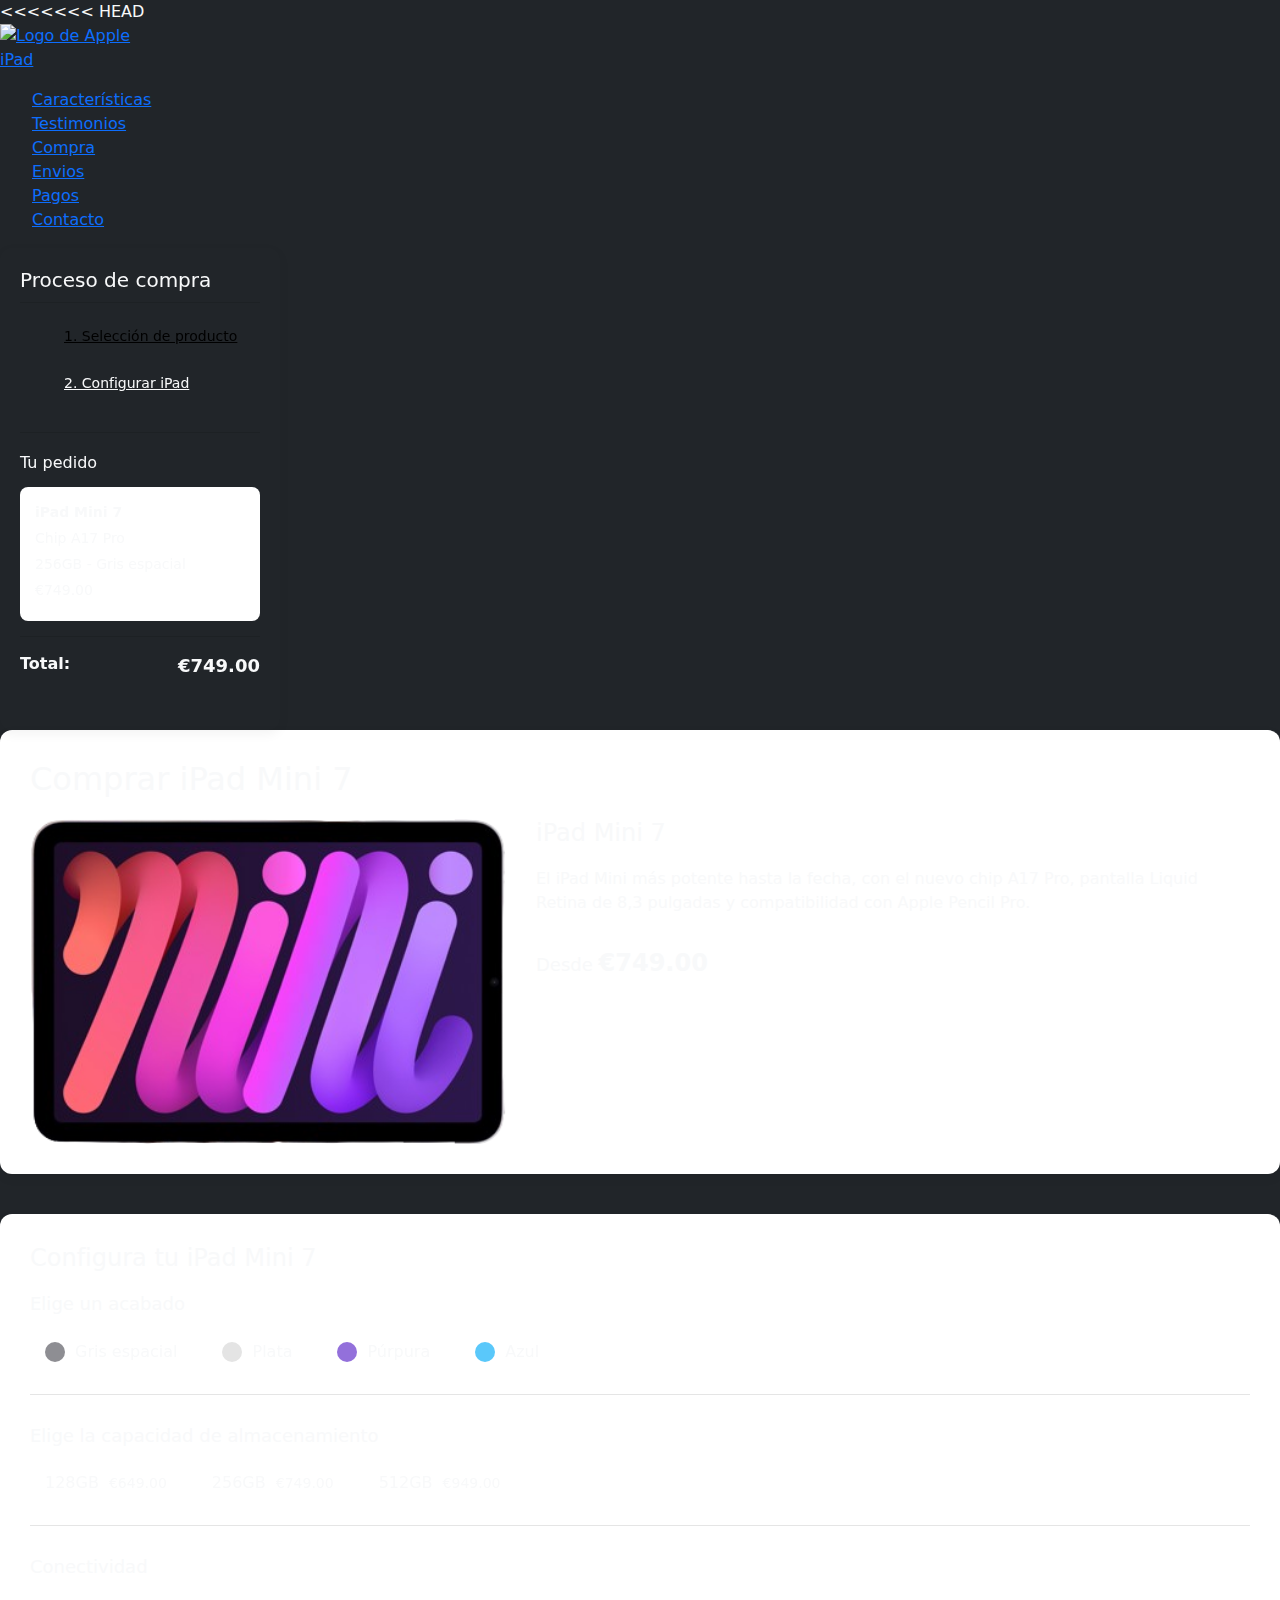
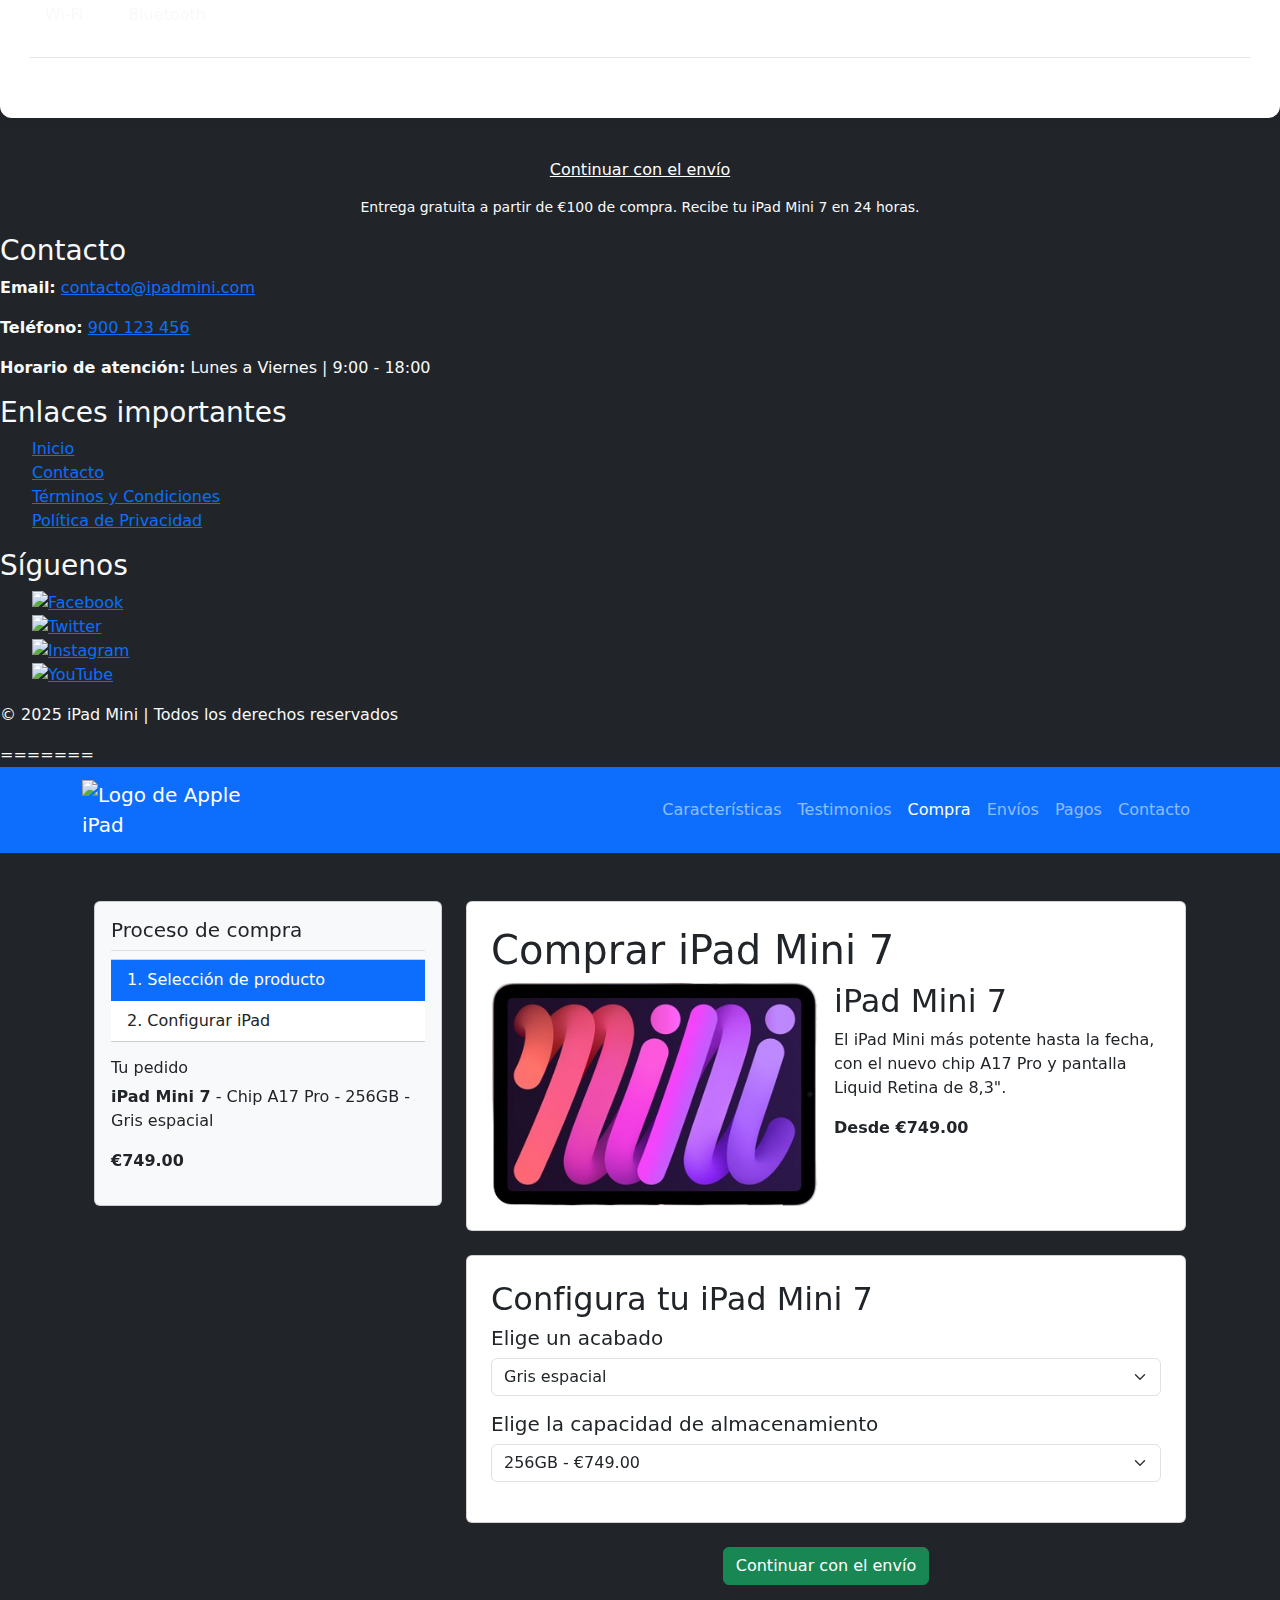
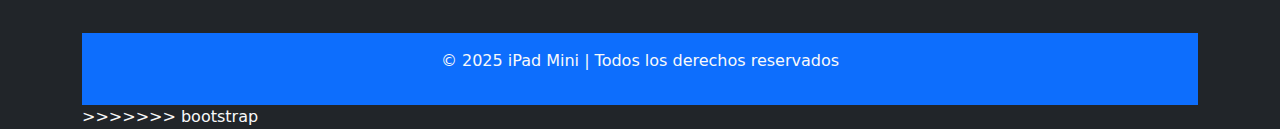
==== commit 43fa3e2d: "Landing y Testimonios" ====
--- a/compra.html
+++ b/compra.html
@@ -5,6 +5,216 @@
     <meta charset="UTF-8">
     <meta name="viewport" content="width=device-width, initial-scale=1.0">
     <title>Compra iPad Mini 7</title>
+<<<<<<< HEAD
+    <link rel="stylesheet" href="./css/styles.css">
+    <link rel="stylesheet" href="./css/compra.css">
+</head>
+
+<body>
+    <!-- Navegación (menu) -->
+    <header>
+        <nav aria-label="Menú Principal">
+            <!-- Logo de la empresa -->
+            <div>
+                <a href="./index.html" aria-label="Ir a la página de inicio">
+                    <img id="apple" src="https://cdn-icons-png.flaticon.com/128/731/731985.png" alt="Logo de Apple">
+                    <p>iPad</p>
+                </a>
+            </div>
+            <!-- Elementos del menu -->
+            <ul>
+                <li><a href="index.html">Características</a></li>
+                <li><a href="testimonios.html" target="_blank">Testimonios</a></li>
+                <li><a href="compra.html" aria-current="page">Compra</a></li>
+                <li><a href="">Envios</a></li>
+                <li><a href="">Pagos</a></li>
+                <li><a href="">Contacto</a></li>
+            </ul>
+        </nav>
+    </header>
+    
+    <!-- Contenido principal con sidebar -->
+    <div class="compra-container">
+        <!-- Sidebar de compra -->
+        <aside class="sidebar">
+            <h2>Proceso de compra</h2>
+            <ul class="sidebar-steps">
+                <li class="active"><a href="#producto">1. Selección de producto</a></li>
+                <li><a href="#configuracion">2. Configurar iPad</a></li>
+                <!-- <li><a href="#envio">3. Información de envío</a></li>
+                <li><a href="#pago">4. Método de pago</a></li>
+                <li><a href="#resumen">5. Resumen del pedido</a></li> -->
+            </ul>
+
+            <div class="sidebar-resumen">
+                <h3>Tu pedido</h3>
+                <div class="resumen-item">
+                    <p><strong>iPad Mini 7</strong></p>
+                    <p>Chip A17 Pro</p>
+                    <p>256GB - Gris espacial</p>
+                    <p class="precio">€749.00</p>
+                </div>
+                <div class="resumen-total">
+                    <p><strong>Total:</strong></p>
+                    <p class="precio-total">€749.00</p>
+                </div>
+            </div>
+        </aside>
+
+        <!-- Contenido principal de compra -->
+        <main class="compra-main">
+            <section id="producto" class="compra-section">
+                <h1>Comprar iPad Mini 7</h1>
+                <div class="producto-detalle">
+                    <div class="producto-imagen">
+                        <img src="img/iPadMini7.png" alt="iPad Mini 7">
+                    </div>
+                    <div class="producto-info">
+                        <h2>iPad Mini 7</h2>
+                        <p class="producto-descripcion">El iPad Mini más potente hasta la fecha, con el nuevo chip A17 Pro, pantalla Liquid Retina de 8,3 pulgadas y compatibilidad con Apple Pencil Pro.</p>
+                        <div class="producto-precio">
+                            <p>Desde <span class="precio">€749.00</span></p>
+                        </div>
+                    </div>
+                </div>
+            </section>
+
+            <section id="configuracion" class="compra-section">
+                <h2>Configura tu iPad Mini 7</h2>
+                
+                <div class="config-option">
+                    <h3>Elige un acabado</h3>
+                    <div class="color-options">
+                        <div class="color-option">
+                            <input type="radio" id="color-space-gray" name="color" checked>
+                            <label for="color-space-gray">
+                                <span class="color-circle space-gray"></span>
+                                <span class="color-name">Gris espacial</span>
+                            </label>
+                        </div>
+                        <div class="color-option">
+                            <input type="radio" id="color-silver" name="color">
+                            <label for="color-silver">
+                                <span class="color-circle silver"></span>
+                                <span class="color-name">Plata</span>
+                            </label>
+                        </div>
+                        <div class="color-option">
+                            <input type="radio" id="color-purple" name="color">
+                            <label for="color-purple">
+                                <span class="color-circle purple"></span>
+                                <span class="color-name">Púrpura</span>
+                            </label>
+                        </div>
+                        <div class="color-option">
+                            <input type="radio" id="color-blue" name="color">
+                            <label for="color-blue">
+                                <span class="color-circle blue"></span>
+                                <span class="color-name">Azul</span>
+                            </label>
+                        </div>
+                    </div>
+                </div>
+
+                <div class="config-option">
+                    <h3>Elige la capacidad de almacenamiento</h3>
+                    <div class="storage-options">
+                        <div class="storage-option">
+                            <input type="radio" id="storage-128" name="storage">
+                            <label for="storage-128">
+                                <span class="storage-size">128GB</span>
+                                <span class="storage-price">€649.00</span>
+                            </label>
+                        </div>
+                        <div class="storage-option">
+                            <input type="radio" id="storage-256" name="storage" checked>
+                            <label for="storage-256">
+                                <span class="storage-size">256GB</span>
+                                <span class="storage-price">€749.00</span>
+                            </label>
+                        </div>
+                        <div class="storage-option">
+                            <input type="radio" id="storage-512" name="storage">
+                            <label for="storage-512">
+                                <span class="storage-size">512GB</span>
+                                <span class="storage-price">€949.00</span>
+                            </label>
+                        </div>
+                    </div>
+                </div>
+
+                <div class="config-option">
+                    <h3>Conectividad</h3>
+                    <div class="connectivity-options">
+                        <div class="connectivity-option">
+                            <input type="radio" id="wifi-only" name="connectivity" checked>
+                            <label for="wifi-only">
+                                <span class="connectivity-type">Wi-Fi</span>
+                            </label>
+                        </div>
+                        <div class="connectivity-option">
+                            <input type="radio" id="wifi-cellular" name="connectivity">
+                            <label for="wifi-cellular">
+                                <span class="connectivity-type">Bluetooth</span>
+                            </label>
+                        </div>
+                    </div>
+                </div>
+            </section>
+
+            <section class="compra-action">
+              <a href="https://wa.me/920107243?text=Hola,%20me%20interesa%20tu%20producto" target="_blank" class="btn-continuar">Continuar con el envío</a>
+                <p class="entrega-info">Entrega gratuita a partir de €100 de compra. Recibe tu iPad Mini 7 en 24 horas.</p>
+            </section>
+        </main>
+    </div>
+
+    <!-- Pie de página -->
+    <footer>
+        <section class="footer-container">
+            <div class="footer-contact">
+                <h3>Contacto</h3>
+                <address>
+                    <p><strong>Email:</strong> <a href="mailto:contacto@ipadmini.com">contacto@ipadmini.com</a></p>
+                    <p><strong>Teléfono:</strong> <a href="tel:+51900123456">900 123 456</a></p>
+                    <p><strong>Horario de atención:</strong> Lunes a Viernes | 9:00 - 18:00</p>
+                </address>
+            </div>
+
+            <div class="footer-links">
+                <h3>Enlaces importantes</h3>
+                <ul>
+                    <li><a href="index.html">Inicio</a></li>
+                    <li><a href="contacto.html">Contacto</a></li>
+                    <li><a href="terminos.html">Términos y Condiciones</a></li>
+                    <li><a href="privacidad.html">Política de Privacidad</a></li>
+                </ul>
+            </div>
+
+            <div class="footer-social">
+                <h3>Síguenos</h3>
+                <ul class="social-icons">
+                    <li><a href="https://facebook.com/ipadmini" aria-label="Facebook"><img
+                                src="https://cdn-icons-png.flaticon.com/128/5968/5968764.png" alt="Facebook"></a></li>
+                    <li><a href="https://twitter.com/ipadmini" aria-label="Twitter"><img
+                                src="https://cdn-icons-png.flaticon.com/128/5968/5968830.png" alt="Twitter"></a></li>
+                    <li><a href="https://instagram.com/ipadmini" aria-label="Instagram"><img
+                                src="https://cdn-icons-png.flaticon.com/128/15713/15713420.png" alt="Instagram"></a>
+                    </li>
+                    <li><a href="https://youtube.com/ipadmini" aria-label="YouTube"><img
+                                src="https://cdn-icons-png.flaticon.com/128/174/174883.png" alt="YouTube"></a></li>
+                </ul>
+            </div>
+        </section>
+
+        <div class="footer-copyright">
+            <p>© 2025 iPad Mini | Todos los derechos reservados</p>
+        </div>
+    </footer>
+</body>
+
+</html>
+=======
     <link href="https://cdn.jsdelivr.net/npm/bootstrap@5.3.0/dist/css/bootstrap.min.css" rel="stylesheet">
 </head>
 
@@ -103,3 +313,4 @@
 </body>
 
 </html>
+>>>>>>> bootstrap
--- a/css/styles.css
+++ b/css/styles.css
@@ -0,0 +1,441 @@
+<<<<<<< HEAD
+/* Estilos base se mantienen */
+* {
+  box-sizing: border-box;
+  margin: 0;
+  padding: 0;
+}
+
+/* Remover estilos de lista */
+ul,
+ol {
+  list-style: none;
+}
+
+/* Resetear enlaces */
+a {
+  text-decoration: none;
+  color: inherit;
+} 
+
+/* Resetear imagenes*/
+img {
+  max-width: 100%;
+  height: auto;
+  display: block;
+=======
+/* Estilos personalizados que complementan Bootstrap */
+:root {
+  --primary-color: #1D2D50;
+  --secondary-color: #133B5C;
+  --accent-color: #ffc107;
+>>>>>>> bootstrap
+}
+
+/* Nueva paleta de colores inspirada en Apple */
+:root {
+  --apple-white: #ffffff;
+  --apple-light-gray: #f5f5f7;
+  --apple-medium-gray: #86868b;
+  --apple-dark-gray: #1d1d1f;
+  --apple-blue: #0071e3;
+  --apple-light-blue: #76b9ed;
+  --apple-accent: #6e6e73;
+  --apple-footer: #f5f5f7;
+  --apple-footer-text: #86868b;
+}
+
+body {
+<<<<<<< HEAD
+  font-family: -apple-system, BlinkMacSystemFont, 'Segoe UI', Roboto, Helvetica, Arial, sans-serif;
+  background-color: var(--apple-white);
+  color: var(--apple-dark-gray);
+=======
+  font-family: Verdana, Geneva, Tahoma, sans-serif;
+  background-color: var(--primary-color);
+  color: #fff;
+>>>>>>> bootstrap
+  min-height: 100vh;
+  display: flex;
+  flex-direction: column;
+}
+
+<<<<<<< HEAD
+/* Header estilo Apple */
+header {
+  background-color: rgba(255, 255, 255, 0.8);
+  border-bottom: 1px solid rgba(0, 0, 0, 0.1);
+}
+
+header nav {
+  display: flex;
+  align-items: center;
+  justify-content: space-between;
+  padding: 14px 20px;
+  max-width: 1200px;
+  margin: 0 auto;
+  flex-wrap: wrap-reverse;
+}
+
+header > nav > ul {
+  display: flex;
+  gap: 24px;
+}
+
+header > nav > ul > li > a {
+  font-size: 14px;
+  color: var(--apple-dark-gray);
+  transition: color 0.2s ease;
+}
+
+header > nav > ul > li > a:hover {
+  color: var(--apple-blue);
+}
+
+header > nav > div > a {
+  display: flex;
+  align-items: center;
+  gap: 6px;
+  font-weight: 500;
+}
+
+#apple {
+  width: 30px;
+  height: 30px;
+}
+
+/* Hero section estilo Apple */
+#hero {
+  display: flex;
+  flex-direction: column;
+  align-items: center;
+  justify-content: center;
+  gap: 20px;
+  padding: 60px 20px;
+  background-color: var(--apple-white);
+}
+ 
+#hero img {
+  width: 400px; 
+  object-fit: contain; 
+  margin: 2rem 0;
+  border: none;
+  border-radius: 12px;
+  box-shadow: 0 4px 20px rgba(0, 0, 0, 0.08);
+}
+
+#hero h1 {
+  font-size: 48px;
+  font-weight: 700;
+  letter-spacing: -0.5px;
+  margin-bottom: 10px;
+}
+
+#hero div {
+  text-align: center;
+  max-width: 600px;
+}
+
+#hero div p {
+  font-size: 21px;
+  line-height: 1.4;
+  color: var(--apple-medium-gray);
+  margin-bottom: 10px;
+}
+
+/* Features section */
+#features {
+  display: flex;
+  justify-content: center;
+  margin: 50px auto;
+  padding: 40px 20px;
+  gap: 40px;
+  max-width: 1200px;
+  background-color: var(--apple-light-gray);
+  border-radius: 16px;
+}
+
+#features > div {
+  display: flex;
+  flex-direction: column;
+  align-items: center; 
+  gap: 15px;
+  padding: 20px;
+  background-color: var(--apple-white);
+  border-radius: 12px;
+  box-shadow: 0 4px 12px rgba(0, 0, 0, 0.05);
+  transition: transform 0.3s ease;
+}
+
+#features > div:hover {
+  transform: translateY(-5px);
+}
+
+#features > div > h3 {
+  font-size: 24px;
+  font-weight: 600;
+  color: var(--apple-dark-gray);
+}
+
+#features > div > p {
+  text-align: center;
+  color: var(--apple-medium-gray);
+  font-size: 16px;
+}
+
+#metodos{
+  display: flex;
+  width: 50%;
+  margin: 0 auto;
+  background-color: var(--apple-light-gray);
+  border-radius: 16px;
+  gap:10px;
+  justify-content: center;
+}
+/* Delivery y Payment sections */
+#delivery, #payment-methods {
+  max-width: 1000px;
+  margin: 30px 30px;
+  padding: 40px 20px;
+  background-color: var(--apple-white);
+  border-radius: 12px;
+  box-shadow: 0 4px 12px rgba(0, 0, 0, 0.05);
+  text-align: center;
+  transition: transform 0.3s ease;
+}
+
+#delivery:hover, #payment-methods:hover {
+  transform: translateY(-5px);
+}
+
+#delivery h2, #payment-methods h2 {
+  font-size: 28px;
+  margin-bottom: 20px;
+  color: var(--apple-dark-gray);
+  font-weight: 600;
+}
+
+#delivery p, #payment-methods p {
+  color: var(--apple-medium-gray);
+  margin-bottom: 10px;
+  font-size: 16px;
+  line-height: 1.5;
+}
+
+/* Galería estilo Apple */
+#galeria {
+  display: grid;
+  grid-template-columns: repeat(auto-fit, minmax(250px, 1fr));
+  gap: 16px;
+  padding: 40px 20px;
+  max-width: 1200px;
+  margin: 0 auto;
+}
+
+#galeria > img {
+  width: 100%;
+  height: 180px;
+  border: none;
+  border-radius: 8px;
+  object-fit: cover;
+  box-shadow: 0 4px 12px rgba(0, 0, 0, 0.1);
+  transition: transform 0.3s ease;
+}
+
+#galeria > img:hover {
+  transform: scale(1.03);
+}
+
+/* Footer estilo Apple */
+footer {
+  margin-top: auto;
+  width: 100%;
+  padding: 40px 20px;
+  background-color: var(--apple-footer);
+  color: var(--apple-footer-text);
+  border-top: 1px solid rgba(0, 0, 0, 0.1);
+}
+
+.footer-container {
+  display: flex;
+  flex-wrap: wrap;
+  justify-content: space-between;
+  gap: 40px;
+  max-width: 1000px;
+  margin: 0 auto;
+}
+
+.footer-contact, .footer-links, .footer-social {
+  flex: 1;
+  min-width: 250px;
+}
+
+footer h3 {
+  margin-bottom: 15px;
+  font-size: 14px;
+  color: var(--apple-dark-gray);
+  font-weight: 600;
+  text-transform: uppercase;
+  letter-spacing: 0.5px;
+}
+
+footer address {
+  font-style: normal;
+  line-height: 1.6;
+=======
+/* Navbar personalizada */
+.navbar {
+  background-color: var(--secondary-color);
+}
+
+.navbar-brand p {
+  font-size: 1.5rem;
+}
+
+/* Estilo para secciones */
+section {
+  padding: 60px 0;
+}
+
+/* Footer personalizado */
+footer {
+  margin-top: auto;
+  background-color: var(--secondary-color);
+  color: #fff;
+  border-top: 1px solid #1E5F8B;
+}
+
+footer h3 {
+  color: var(--accent-color);
+>>>>>>> bootstrap
+}
+
+footer a {
+  color: var(--apple-footer-text);
+  transition: color 0.2s ease;
+  font-size: 14px;
+}
+
+footer a:hover {
+<<<<<<< HEAD
+  color: var(--apple-blue);
+  text-decoration: underline;
+}
+
+.footer-links ul, .social-icons {
+  display: flex;
+  flex-direction: column;
+  gap: 10px;
+}
+
+.social-icons {
+  flex-direction: row;
+  gap: 15px;
+}
+
+.social-icons img {
+  width: 20px;
+  height: 20px;
+  transition: transform 0.2s ease;
+  opacity: 0.8;
+=======
+  color: var(--accent-color);
+}
+
+.social-icons img {
+  transition: transform 0.3s ease;
+>>>>>>> bootstrap
+}
+
+.social-icons a:hover img {
+  transform: scale(1.1);
+  opacity: 1;
+}
+
+<<<<<<< HEAD
+.footer-copyright {
+  text-align: center;
+  margin-top: 40px;
+  padding-top: 20px;
+  border-top: 1px solid rgba(0, 0, 0, 0.1);
+  font-size: 12px;
+}
+/* Media Queries */
+
+/* Pantallas de hasta 1024px (Tabletas y laptops pequeñas) */
+@media (max-width: 1024px) {
+  header nav {
+    flex-direction: column;
+    align-items: center;
+  }
+  header > nav > ul {
+    gap: 16px;
+  }
+  #hero img {
+    width: 300px;
+  }
+  #features {
+    flex-direction: column;
+    align-items: center;
+  }
+  .footer-container {
+    flex-direction: column;
+    align-items: center;
+  }
+}
+
+/* Pantallas de hasta 768px (Tabletas en vertical y móviles grandes) */
+@media (max-width: 768px) {
+  header > nav > ul {
+    flex-direction: column;
+    text-align: center;
+    gap: 10px;
+  }
+  #hero h1 {
+    font-size: 36px;
+  }
+  #hero div p {
+    font-size: 18px;
+  }
+  #features {
+    gap: 20px;
+  }
+  #features > div {
+    width: 100%;
+    max-width: 400px;
+  }
+}
+
+
+/* Pantallas de hasta 480px (Móviles pequeños) */
+@media (max-width: 480px) {
+  header nav {
+    padding: 10px;
+  }
+  header > nav > ul {
+    gap: 8px;
+  }
+  #hero {
+    padding: 40px 10px;
+  }
+  #hero h1 {
+    font-size: 28px;
+  }
+  #hero img {
+    width: 250px;
+  }
+  #features {
+    padding: 20px 10px;
+  }
+  #delivery, #payment-methods {
+    padding: 20px 10px;
+  }
+}
+
+
+=======
+/* Para mantener el estilo de las cards en secciones oscuras */
+.bg-dark .card {
+  background-color: rgba(255, 255, 255, 0.05);
+}
+>>>>>>> bootstrap
--- a/css/compra.css
+++ b/css/compra.css
@@ -0,0 +1,370 @@
+* {
+    margin: 0;
+    padding: 0;
+    box-sizing: border-box;
+}
+
+img {
+    width: 100%;
+    height: 100%;
+    object-fit: cover;
+}
+body{
+  background-color: #121B21;
+  display: grid;
+  
+}
+<<<<<<< HEAD
+
+
+.compra-container {
+  display: flex;
+  max-width: 1200px;
+  margin: 0 auto;
+  padding: 40px 20px;
+  gap: 30px;
+}
+
+/* Estilos del sidebar */
+.sidebar {
+  width: 280px;
+  flex-shrink: 0;
+  background-color: var(--apple-light-gray);
+  border-radius: 12px;
+  padding: 20px;
+  position: sticky;
+  top: 20px;
+  height: fit-content;
+  box-shadow: 0 4px 12px rgba(0, 0, 0, 0.05);
+}
+
+.sidebar h2 {
+  font-size: 20px;
+  margin-bottom: 15px;
+  color: var(--apple-dark-gray);
+  border-bottom: 1px solid rgba(0, 0, 0, 0.1);
+  padding-bottom: 10px;
+}
+
+.sidebar-steps {
+  display: flex;
+  flex-direction: column;
+  gap: 10px;
+  margin-bottom: 30px;
+}
+
+.sidebar-steps li {
+  padding: 8px 12px;
+  border-radius: 8px;
+  transition: background-color 0.2s ease;
+}
+
+.sidebar-steps li:hover {
+  background-color: rgba(0, 0, 0, 0.05);
+}
+
+.sidebar-steps li.active {
+  background-color: var(--apple-blue);
+}
+
+.sidebar-steps li.active a {
+  color: #000;
+  font-weight: 500;
+}
+
+.sidebar-steps a {
+  display: block;
+  color: var(--apple-dark-gray);
+  font-size: 14px;
+}
+
+.sidebar-resumen {
+  margin-top: 30px;
+  padding-top: 20px;
+  border-top: 1px solid rgba(0, 0, 0, 0.1);
+}
+
+.sidebar-resumen h3 {
+  font-size: 16px;
+  margin-bottom: 15px;
+  color: var(--apple-dark-gray);
+}
+
+.resumen-item {
+  background-color: white;
+  border-radius: 8px;
+  padding: 15px;
+  margin-bottom: 15px;
+}
+
+.resumen-item p {
+  margin-bottom: 5px;
+  font-size: 14px;
+  color: var(--apple-medium-gray);
+}
+
+.precio {
+  color: var(--apple-dark-gray);
+  font-weight: 500;
+}
+
+.resumen-total {
+  display: flex;
+  justify-content: space-between;
+  padding: 15px 0;
+  border-top: 1px solid rgba(0, 0, 0, 0.1);
+}
+
+.precio-total {
+  color: var(--apple-dark-gray);
+  font-weight: 600;
+  font-size: 18px;
+}
+
+/* Estilos del contenido principal */
+.compra-main {
+  flex: 1;
+}
+
+.compra-section {
+  margin-bottom: 40px;
+  background-color: white;
+  border-radius: 12px;
+  padding: 30px;
+  box-shadow: 0 4px 12px rgba(0, 0, 0, 0.05);
+}
+
+.compra-section h1 {
+  font-size: 32px;
+  margin-bottom: 20px;
+  color: var(--apple-dark-gray);
+}
+
+.compra-section h2 {
+  font-size: 24px;
+  margin-bottom: 20px;
+  color: var(--apple-dark-gray);
+}
+
+.producto-detalle {
+  display: flex;
+  gap: 30px;
+  margin-top: 20px;
+}
+
+.producto-imagen {
+  width: 40%;
+}
+
+.producto-imagen img {
+  width: 100%;
+  border-radius: 8px;
+}
+
+.producto-info {
+  width: 60%;
+}
+
+.producto-descripcion {
+  color: var(--apple-medium-gray);
+  line-height: 1.5;
+  margin: 15px 0;
+}
+
+.producto-precio {
+  font-size: 18px;
+  margin-top: 30px;
+}
+
+.producto-precio .precio {
+  font-size: 24px;
+  font-weight: 600;
+  color: var(--apple-dark-gray);
+}
+
+/* Opciones de configuración */
+.config-option {
+  margin-bottom: 30px;
+  padding-bottom: 20px;
+  border-bottom: 1px solid rgba(0, 0, 0, 0.1);
+}
+
+.config-option h3 {
+  font-size: 18px;
+  margin-bottom: 15px;
+  color: var(--apple-dark-gray);
+}
+
+.color-options,
+.storage-options,
+.connectivity-options {
+  display: flex;
+  flex-wrap: wrap;
+  gap: 15px;
+}
+
+.color-option,
+.storage-option,
+.connectivity-option {
+  position: relative;
+}
+
+.color-option input,
+.storage-option input,
+.connectivity-option input {
+  position: absolute;
+  opacity: 0;
+  cursor: pointer;
+}
+
+.color-option label,
+.storage-option label,
+.connectivity-option label {
+  display: flex;
+  align-items: center;
+  gap: 10px;
+  padding: 10px 15px;
+  background-color: var(--apple-light-gray);
+  border-radius: 8px;
+  cursor: pointer;
+  transition: all 0.2s ease;
+}
+
+.color-circle {
+  width: 20px;
+  height: 20px;
+  border-radius: 50%;
+  display: inline-block;
+}
+
+.space-gray {
+  background-color: #8e8e93;
+}
+
+.silver {
+  background-color: #e4e4e4;
+}
+
+.purple {
+  background-color: #9370db;
+}
+
+.blue {
+  background-color: #5ac8fa;
+}
+
+.storage-size, 
+.connectivity-type {
+  font-weight: 500;
+}
+
+.storage-price,
+.connectivity-price {
+  color: var(--apple-medium-gray);
+  font-size: 14px;
+}
+
+/* Botón de acción */
+.compra-action {
+  margin-top: 30px;
+  text-align: center;
+}
+
+.btn-continuar {
+  background-color: var(--apple-blue);
+  color: white;
+  border: none;
+  padding: 12px 30px;
+  border-radius: 8px;
+  font-size: 16px;
+  font-weight: 500;
+  cursor: pointer;
+  transition: background-color 0.2s ease;
+}
+
+.btn-continuar:hover {
+  background-color: #005bbf;
+}
+
+.entrega-info {
+  margin-top: 15px;
+  color: var(--apple-medium-gray);
+  font-size: 14px;
+}
+
+/* Media Queries para responsividad */
+@media (max-width: 1024px) {
+  .compra-container {
+    flex-direction: column;
+  }
+  
+  .sidebar {
+    width: 100%;
+    position: static;
+    margin-bottom: 30px;
+  }
+  
+  .sidebar-steps {
+    flex-direction: row;
+    overflow-x: auto;
+    padding-bottom: 10px;
+  }
+  
+  .sidebar-steps li {
+    white-space: nowrap;
+  }
+}
+
+@media (max-width: 768px) {
+  .producto-detalle {
+    flex-direction: column;
+  }
+  
+  .producto-imagen,
+  .producto-info {
+    width: 100%;
+  }
+  
+  .compra-section {
+    padding: 20px;
+  }
+  
+  .color-options,
+  .storage-options,
+  .connectivity-options {
+    justify-content: center;
+  }
+}
+
+@media (max-width: 480px) {
+  .compra-container {
+    padding: 20px 10px;
+  }
+  
+  .sidebar-steps {
+    flex-direction: column;
+  }
+  
+  .compra-section h1 {
+    font-size: 24px;
+  }
+  
+  .compra-section h2 {
+    font-size: 20px;
+  }
+  
+  .btn-continuar {
+    width: 100%;
+  }
+}
+=======
+html, body {
+  height: 100%;
+  display: flex;
+  flex-direction: column;
+}
+
+.main-content {
+  flex: 1;
+}
+>>>>>>> bootstrap
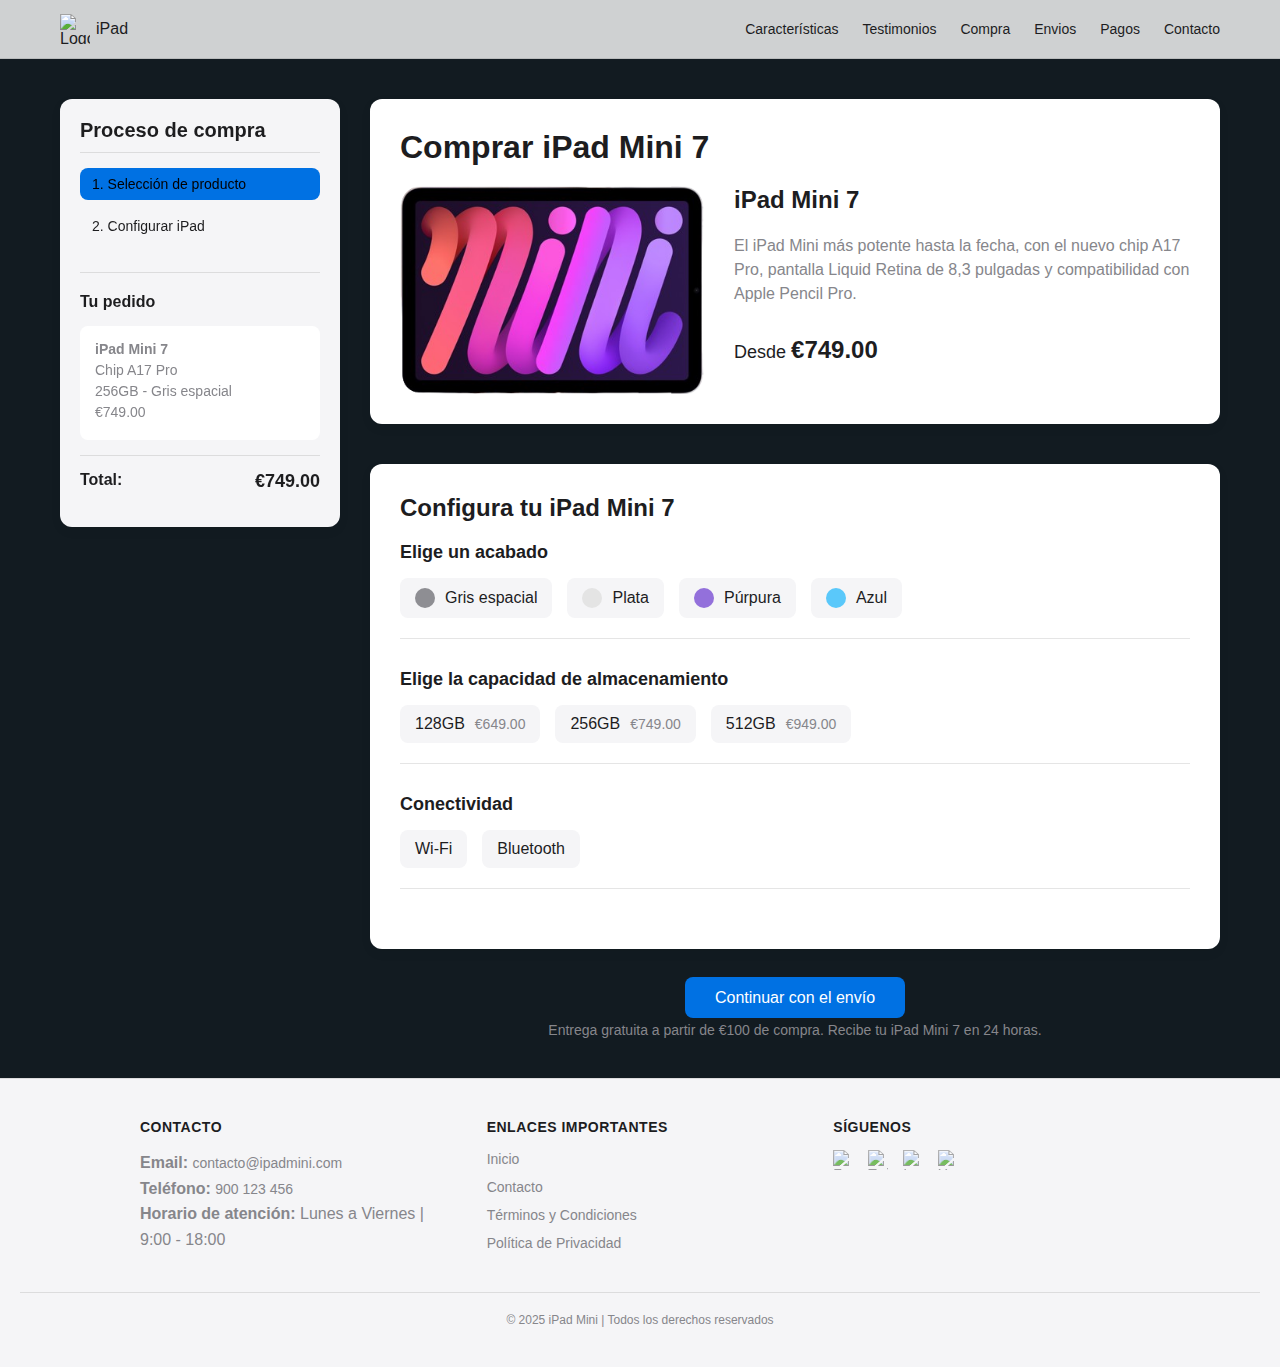
==== commit d0c36904: "Corrección de testimomios y compra" ====
--- a/compra.html
+++ b/compra.html
@@ -5,7 +5,6 @@
     <meta charset="UTF-8">
     <meta name="viewport" content="width=device-width, initial-scale=1.0">
     <title>Compra iPad Mini 7</title>
-<<<<<<< HEAD
     <link rel="stylesheet" href="./css/styles.css">
     <link rel="stylesheet" href="./css/compra.css">
 </head>
@@ -213,104 +212,4 @@
     </footer>
 </body>
 
-</html>
-=======
-    <link href="https://cdn.jsdelivr.net/npm/bootstrap@5.3.0/dist/css/bootstrap.min.css" rel="stylesheet">
-</head>
-
-<body class="bg-dark text-light">
-    <!-- Navegación -->
-    <nav class="navbar navbar-expand-lg navbar-dark bg-primary">
-        <div class="container">
-            <a class="navbar-brand" href="./index.html">
-                <img src="https://cdn-icons-png.flaticon.com/128/731/731985.png" alt="Logo de Apple" width="30">
-                iPad
-            </a>
-            <button class="navbar-toggler" type="button" data-bs-toggle="collapse" data-bs-target="#navbarNav">
-                <span class="navbar-toggler-icon"></span>
-            </button>
-            <div class="collapse navbar-collapse" id="navbarNav">
-                <ul class="navbar-nav ms-auto">
-                    <li class="nav-item"><a class="nav-link" href="index.html">Características</a></li>
-                    <li class="nav-item"><a class="nav-link" href="testimonios.html" target="_blank">Testimonios</a></li>
-                    <li class="nav-item"><a class="nav-link active" href="compra.html">Compra</a></li>
-                    <li class="nav-item"><a class="nav-link" href="#">Envíos</a></li>
-                    <li class="nav-item"><a class="nav-link" href="#">Pagos</a></li>
-                    <li class="nav-item"><a class="nav-link" href="#">Contacto</a></li>
-                </ul>
-            </div>
-        </div>
-    </nav>
-
-    <!-- Contenido Principal -->
-    <div class="container main-content">
-      <!-- Tu contenido aquí -->
-  
-  
-    <div class="container my-5">
-        <div class="row">
-            <!-- Sidebar -->
-            <aside class="col-md-4">
-                <div class="card bg-light text-dark p-3">
-                    <h2 class="h5 border-bottom pb-2">Proceso de compra</h2>
-                    <ul class="list-group list-group-flush">
-                        <li class="list-group-item active">1. Selección de producto</li>
-                        <li class="list-group-item">2. Configurar iPad</li>
-                    </ul>
-                    <h3 class="h6 mt-3">Tu pedido</h3>
-                    <p><strong>iPad Mini 7</strong> - Chip A17 Pro - 256GB - Gris espacial</p>
-                    <p class="fw-bold">€749.00</p>
-                </div>
-            </aside>
-            
-            <!-- Contenido Principal -->
-            <main class="col-md-8">
-                <section class="card p-4">
-                    <h1>Comprar iPad Mini 7</h1>
-                    <div class="row g-3">
-                        <div class="col-md-6">
-                            <img src="img/iPadMini7.png" alt="iPad Mini 7" class="img-fluid rounded">
-                        </div>
-                        <div class="col-md-6">
-                            <h2>iPad Mini 7</h2>
-                            <p>El iPad Mini más potente hasta la fecha, con el nuevo chip A17 Pro y pantalla Liquid Retina de 8,3".</p>
-                            <p class="fw-bold">Desde €749.00</p>
-                        </div>
-                    </div>
-                </section>
-                
-                <section class="card p-4 mt-4">
-                    <h2>Configura tu iPad Mini 7</h2>
-                    <h3 class="h5">Elige un acabado</h3>
-                    <select class="form-select mb-3">
-                        <option>Gris espacial</option>
-                        <option>Plata</option>
-                        <option>Púrpura</option>
-                        <option>Azul</option>
-                    </select>
-                    
-                    <h3 class="h5">Elige la capacidad de almacenamiento</h3>
-                    <select class="form-select mb-3">
-                        <option>128GB - €649.00</option>
-                        <option selected>256GB - €749.00</option>
-                        <option>512GB - €949.00</option>
-                    </select>
-                </section>
-
-                <div class="text-center mt-4">
-                    <a href="https://wa.me/920107243?text=Hola,%20me%20interesa%20tu%20producto" target="_blank" class="btn btn-success">Continuar con el envío</a>
-                </div>
-            </main>
-        </div>
-    </div>
-  
-    <!-- Pie de página -->
-    <footer class="bg-primary text-center text-light p-3 mt-5">
-        <p>© 2025 iPad Mini | Todos los derechos reservados</p>
-    </footer>
-
-    <script src="https://cdn.jsdelivr.net/npm/bootstrap@5.3.0/dist/js/bootstrap.bundle.min.js"></script>
-</body>
-
-</html>
->>>>>>> bootstrap
+</html>--- a/css/styles.css
+++ b/css/styles.css
@@ -1,4 +1,3 @@
-<<<<<<< HEAD
 /* Estilos base se mantienen */
 * {
   box-sizing: border-box;
@@ -23,13 +22,6 @@
   max-width: 100%;
   height: auto;
   display: block;
-=======
-/* Estilos personalizados que complementan Bootstrap */
-:root {
-  --primary-color: #1D2D50;
-  --secondary-color: #133B5C;
-  --accent-color: #ffc107;
->>>>>>> bootstrap
 }
 
 /* Nueva paleta de colores inspirada en Apple */
@@ -46,21 +38,14 @@
 }
 
 body {
-<<<<<<< HEAD
   font-family: -apple-system, BlinkMacSystemFont, 'Segoe UI', Roboto, Helvetica, Arial, sans-serif;
   background-color: var(--apple-white);
   color: var(--apple-dark-gray);
-=======
-  font-family: Verdana, Geneva, Tahoma, sans-serif;
-  background-color: var(--primary-color);
-  color: #fff;
->>>>>>> bootstrap
   min-height: 100vh;
   display: flex;
   flex-direction: column;
 }
 
-<<<<<<< HEAD
 /* Header estilo Apple */
 header {
   background-color: rgba(255, 255, 255, 0.8);
@@ -282,32 +267,6 @@
 footer address {
   font-style: normal;
   line-height: 1.6;
-=======
-/* Navbar personalizada */
-.navbar {
-  background-color: var(--secondary-color);
-}
-
-.navbar-brand p {
-  font-size: 1.5rem;
-}
-
-/* Estilo para secciones */
-section {
-  padding: 60px 0;
-}
-
-/* Footer personalizado */
-footer {
-  margin-top: auto;
-  background-color: var(--secondary-color);
-  color: #fff;
-  border-top: 1px solid #1E5F8B;
-}
-
-footer h3 {
-  color: var(--accent-color);
->>>>>>> bootstrap
 }
 
 footer a {
@@ -317,7 +276,6 @@
 }
 
 footer a:hover {
-<<<<<<< HEAD
   color: var(--apple-blue);
   text-decoration: underline;
 }
@@ -338,13 +296,6 @@
   height: 20px;
   transition: transform 0.2s ease;
   opacity: 0.8;
-=======
-  color: var(--accent-color);
-}
-
-.social-icons img {
-  transition: transform 0.3s ease;
->>>>>>> bootstrap
 }
 
 .social-icons a:hover img {
@@ -352,7 +303,6 @@
   opacity: 1;
 }
 
-<<<<<<< HEAD
 .footer-copyright {
   text-align: center;
   margin-top: 40px;
@@ -432,10 +382,3 @@
   }
 }
 
-
-=======
-/* Para mantener el estilo de las cards en secciones oscuras */
-.bg-dark .card {
-  background-color: rgba(255, 255, 255, 0.05);
-}
->>>>>>> bootstrap
--- a/css/compra.css
+++ b/css/compra.css
@@ -1,370 +1,358 @@
 * {
-    margin: 0;
-    padding: 0;
-    box-sizing: border-box;
+  margin: 0;
+  padding: 0;
+  box-sizing: border-box;
 }
 
 img {
-    width: 100%;
-    height: 100%;
-    object-fit: cover;
+  width: 100%;
+  height: 100%;
+  object-fit: cover;
 }
 body{
-  background-color: #121B21;
-  display: grid;
-  
-}
-<<<<<<< HEAD
+background-color: #121B21;
+display: grid;
+
+}
 
 
 .compra-container {
-  display: flex;
-  max-width: 1200px;
-  margin: 0 auto;
-  padding: 40px 20px;
-  gap: 30px;
+display: flex;
+max-width: 1200px;
+margin: 0 auto;
+padding: 40px 20px;
+gap: 30px;
 }
 
 /* Estilos del sidebar */
 .sidebar {
-  width: 280px;
-  flex-shrink: 0;
-  background-color: var(--apple-light-gray);
-  border-radius: 12px;
-  padding: 20px;
-  position: sticky;
-  top: 20px;
-  height: fit-content;
-  box-shadow: 0 4px 12px rgba(0, 0, 0, 0.05);
+width: 280px;
+flex-shrink: 0;
+background-color: var(--apple-light-gray);
+border-radius: 12px;
+padding: 20px;
+position: sticky;
+top: 20px;
+height: fit-content;
+box-shadow: 0 4px 12px rgba(0, 0, 0, 0.05);
 }
 
 .sidebar h2 {
-  font-size: 20px;
-  margin-bottom: 15px;
-  color: var(--apple-dark-gray);
-  border-bottom: 1px solid rgba(0, 0, 0, 0.1);
-  padding-bottom: 10px;
+font-size: 20px;
+margin-bottom: 15px;
+color: var(--apple-dark-gray);
+border-bottom: 1px solid rgba(0, 0, 0, 0.1);
+padding-bottom: 10px;
 }
 
 .sidebar-steps {
-  display: flex;
-  flex-direction: column;
-  gap: 10px;
-  margin-bottom: 30px;
+display: flex;
+flex-direction: column;
+gap: 10px;
+margin-bottom: 30px;
 }
 
 .sidebar-steps li {
-  padding: 8px 12px;
-  border-radius: 8px;
-  transition: background-color 0.2s ease;
+padding: 8px 12px;
+border-radius: 8px;
+transition: background-color 0.2s ease;
 }
 
 .sidebar-steps li:hover {
-  background-color: rgba(0, 0, 0, 0.05);
+background-color: rgba(0, 0, 0, 0.05);
 }
 
 .sidebar-steps li.active {
-  background-color: var(--apple-blue);
+background-color: var(--apple-blue);
 }
 
 .sidebar-steps li.active a {
-  color: #000;
-  font-weight: 500;
+color: #000;
+font-weight: 500;
 }
 
 .sidebar-steps a {
-  display: block;
-  color: var(--apple-dark-gray);
-  font-size: 14px;
+display: block;
+color: var(--apple-dark-gray);
+font-size: 14px;
 }
 
 .sidebar-resumen {
-  margin-top: 30px;
-  padding-top: 20px;
-  border-top: 1px solid rgba(0, 0, 0, 0.1);
+margin-top: 30px;
+padding-top: 20px;
+border-top: 1px solid rgba(0, 0, 0, 0.1);
 }
 
 .sidebar-resumen h3 {
-  font-size: 16px;
-  margin-bottom: 15px;
-  color: var(--apple-dark-gray);
+font-size: 16px;
+margin-bottom: 15px;
+color: var(--apple-dark-gray);
 }
 
 .resumen-item {
-  background-color: white;
-  border-radius: 8px;
-  padding: 15px;
-  margin-bottom: 15px;
+background-color: white;
+border-radius: 8px;
+padding: 15px;
+margin-bottom: 15px;
 }
 
 .resumen-item p {
-  margin-bottom: 5px;
-  font-size: 14px;
-  color: var(--apple-medium-gray);
+margin-bottom: 5px;
+font-size: 14px;
+color: var(--apple-medium-gray);
 }
 
 .precio {
-  color: var(--apple-dark-gray);
-  font-weight: 500;
+color: var(--apple-dark-gray);
+font-weight: 500;
 }
 
 .resumen-total {
-  display: flex;
-  justify-content: space-between;
-  padding: 15px 0;
-  border-top: 1px solid rgba(0, 0, 0, 0.1);
+display: flex;
+justify-content: space-between;
+padding: 15px 0;
+border-top: 1px solid rgba(0, 0, 0, 0.1);
 }
 
 .precio-total {
-  color: var(--apple-dark-gray);
-  font-weight: 600;
-  font-size: 18px;
+color: var(--apple-dark-gray);
+font-weight: 600;
+font-size: 18px;
 }
 
 /* Estilos del contenido principal */
 .compra-main {
-  flex: 1;
+flex: 1;
 }
 
 .compra-section {
-  margin-bottom: 40px;
-  background-color: white;
-  border-radius: 12px;
-  padding: 30px;
-  box-shadow: 0 4px 12px rgba(0, 0, 0, 0.05);
+margin-bottom: 40px;
+background-color: white;
+border-radius: 12px;
+padding: 30px;
+box-shadow: 0 4px 12px rgba(0, 0, 0, 0.05);
 }
 
 .compra-section h1 {
-  font-size: 32px;
-  margin-bottom: 20px;
-  color: var(--apple-dark-gray);
+font-size: 32px;
+margin-bottom: 20px;
+color: var(--apple-dark-gray);
 }
 
 .compra-section h2 {
-  font-size: 24px;
-  margin-bottom: 20px;
-  color: var(--apple-dark-gray);
+font-size: 24px;
+margin-bottom: 20px;
+color: var(--apple-dark-gray);
 }
 
 .producto-detalle {
-  display: flex;
-  gap: 30px;
-  margin-top: 20px;
+display: flex;
+gap: 30px;
+margin-top: 20px;
 }
 
 .producto-imagen {
-  width: 40%;
+width: 40%;
 }
 
 .producto-imagen img {
-  width: 100%;
-  border-radius: 8px;
+width: 100%;
+border-radius: 8px;
 }
 
 .producto-info {
-  width: 60%;
+width: 60%;
 }
 
 .producto-descripcion {
-  color: var(--apple-medium-gray);
-  line-height: 1.5;
-  margin: 15px 0;
+color: var(--apple-medium-gray);
+line-height: 1.5;
+margin: 15px 0;
 }
 
 .producto-precio {
-  font-size: 18px;
-  margin-top: 30px;
+font-size: 18px;
+margin-top: 30px;
 }
 
 .producto-precio .precio {
-  font-size: 24px;
-  font-weight: 600;
-  color: var(--apple-dark-gray);
+font-size: 24px;
+font-weight: 600;
+color: var(--apple-dark-gray);
 }
 
 /* Opciones de configuración */
 .config-option {
-  margin-bottom: 30px;
-  padding-bottom: 20px;
-  border-bottom: 1px solid rgba(0, 0, 0, 0.1);
+margin-bottom: 30px;
+padding-bottom: 20px;
+border-bottom: 1px solid rgba(0, 0, 0, 0.1);
 }
 
 .config-option h3 {
-  font-size: 18px;
-  margin-bottom: 15px;
-  color: var(--apple-dark-gray);
+font-size: 18px;
+margin-bottom: 15px;
+color: var(--apple-dark-gray);
 }
 
 .color-options,
 .storage-options,
 .connectivity-options {
-  display: flex;
-  flex-wrap: wrap;
-  gap: 15px;
+display: flex;
+flex-wrap: wrap;
+gap: 15px;
 }
 
 .color-option,
 .storage-option,
 .connectivity-option {
-  position: relative;
+position: relative;
 }
 
 .color-option input,
 .storage-option input,
 .connectivity-option input {
-  position: absolute;
-  opacity: 0;
-  cursor: pointer;
+position: absolute;
+opacity: 0;
+cursor: pointer;
 }
 
 .color-option label,
 .storage-option label,
 .connectivity-option label {
-  display: flex;
-  align-items: center;
-  gap: 10px;
-  padding: 10px 15px;
-  background-color: var(--apple-light-gray);
-  border-radius: 8px;
-  cursor: pointer;
-  transition: all 0.2s ease;
+display: flex;
+align-items: center;
+gap: 10px;
+padding: 10px 15px;
+background-color: var(--apple-light-gray);
+border-radius: 8px;
+cursor: pointer;
+transition: all 0.2s ease;
 }
 
 .color-circle {
-  width: 20px;
-  height: 20px;
-  border-radius: 50%;
-  display: inline-block;
+width: 20px;
+height: 20px;
+border-radius: 50%;
+display: inline-block;
 }
 
 .space-gray {
-  background-color: #8e8e93;
+background-color: #8e8e93;
 }
 
 .silver {
-  background-color: #e4e4e4;
+background-color: #e4e4e4;
 }
 
 .purple {
-  background-color: #9370db;
+background-color: #9370db;
 }
 
 .blue {
-  background-color: #5ac8fa;
+background-color: #5ac8fa;
 }
 
 .storage-size, 
 .connectivity-type {
-  font-weight: 500;
+font-weight: 500;
 }
 
 .storage-price,
 .connectivity-price {
-  color: var(--apple-medium-gray);
-  font-size: 14px;
+color: var(--apple-medium-gray);
+font-size: 14px;
 }
 
 /* Botón de acción */
 .compra-action {
-  margin-top: 30px;
-  text-align: center;
+margin-top: 30px;
+text-align: center;
 }
 
 .btn-continuar {
-  background-color: var(--apple-blue);
-  color: white;
-  border: none;
-  padding: 12px 30px;
-  border-radius: 8px;
-  font-size: 16px;
-  font-weight: 500;
-  cursor: pointer;
-  transition: background-color 0.2s ease;
+background-color: var(--apple-blue);
+color: white;
+border: none;
+padding: 12px 30px;
+border-radius: 8px;
+font-size: 16px;
+font-weight: 500;
+cursor: pointer;
+transition: background-color 0.2s ease;
 }
 
 .btn-continuar:hover {
-  background-color: #005bbf;
+background-color: #005bbf;
 }
 
 .entrega-info {
-  margin-top: 15px;
-  color: var(--apple-medium-gray);
-  font-size: 14px;
+margin-top: 15px;
+color: var(--apple-medium-gray);
+font-size: 14px;
 }
 
 /* Media Queries para responsividad */
 @media (max-width: 1024px) {
-  .compra-container {
-    flex-direction: column;
-  }
-  
-  .sidebar {
-    width: 100%;
-    position: static;
-    margin-bottom: 30px;
-  }
-  
-  .sidebar-steps {
-    flex-direction: row;
-    overflow-x: auto;
-    padding-bottom: 10px;
-  }
-  
-  .sidebar-steps li {
-    white-space: nowrap;
-  }
+.compra-container {
+  flex-direction: column;
+}
+
+.sidebar {
+  width: 100%;
+  position: static;
+  margin-bottom: 30px;
+}
+
+.sidebar-steps {
+  flex-direction: row;
+  overflow-x: auto;
+  padding-bottom: 10px;
+}
+
+.sidebar-steps li {
+  white-space: nowrap;
+}
 }
 
 @media (max-width: 768px) {
-  .producto-detalle {
-    flex-direction: column;
-  }
-  
-  .producto-imagen,
-  .producto-info {
-    width: 100%;
-  }
-  
-  .compra-section {
-    padding: 20px;
-  }
-  
-  .color-options,
-  .storage-options,
-  .connectivity-options {
-    justify-content: center;
-  }
+.producto-detalle {
+  flex-direction: column;
+}
+
+.producto-imagen,
+.producto-info {
+  width: 100%;
+}
+
+.compra-section {
+  padding: 20px;
+}
+
+.color-options,
+.storage-options,
+.connectivity-options {
+  justify-content: center;
+}
 }
 
 @media (max-width: 480px) {
-  .compra-container {
-    padding: 20px 10px;
-  }
-  
-  .sidebar-steps {
-    flex-direction: column;
-  }
-  
-  .compra-section h1 {
-    font-size: 24px;
-  }
-  
-  .compra-section h2 {
-    font-size: 20px;
-  }
-  
-  .btn-continuar {
-    width: 100%;
-  }
-}
-=======
-html, body {
-  height: 100%;
-  display: flex;
+.compra-container {
+  padding: 20px 10px;
+}
+
+.sidebar-steps {
   flex-direction: column;
 }
 
-.main-content {
-  flex: 1;
-}
->>>>>>> bootstrap
+.compra-section h1 {
+  font-size: 24px;
+}
+
+.compra-section h2 {
+  font-size: 20px;
+}
+
+.btn-continuar {
+  width: 100%;
+}
+}